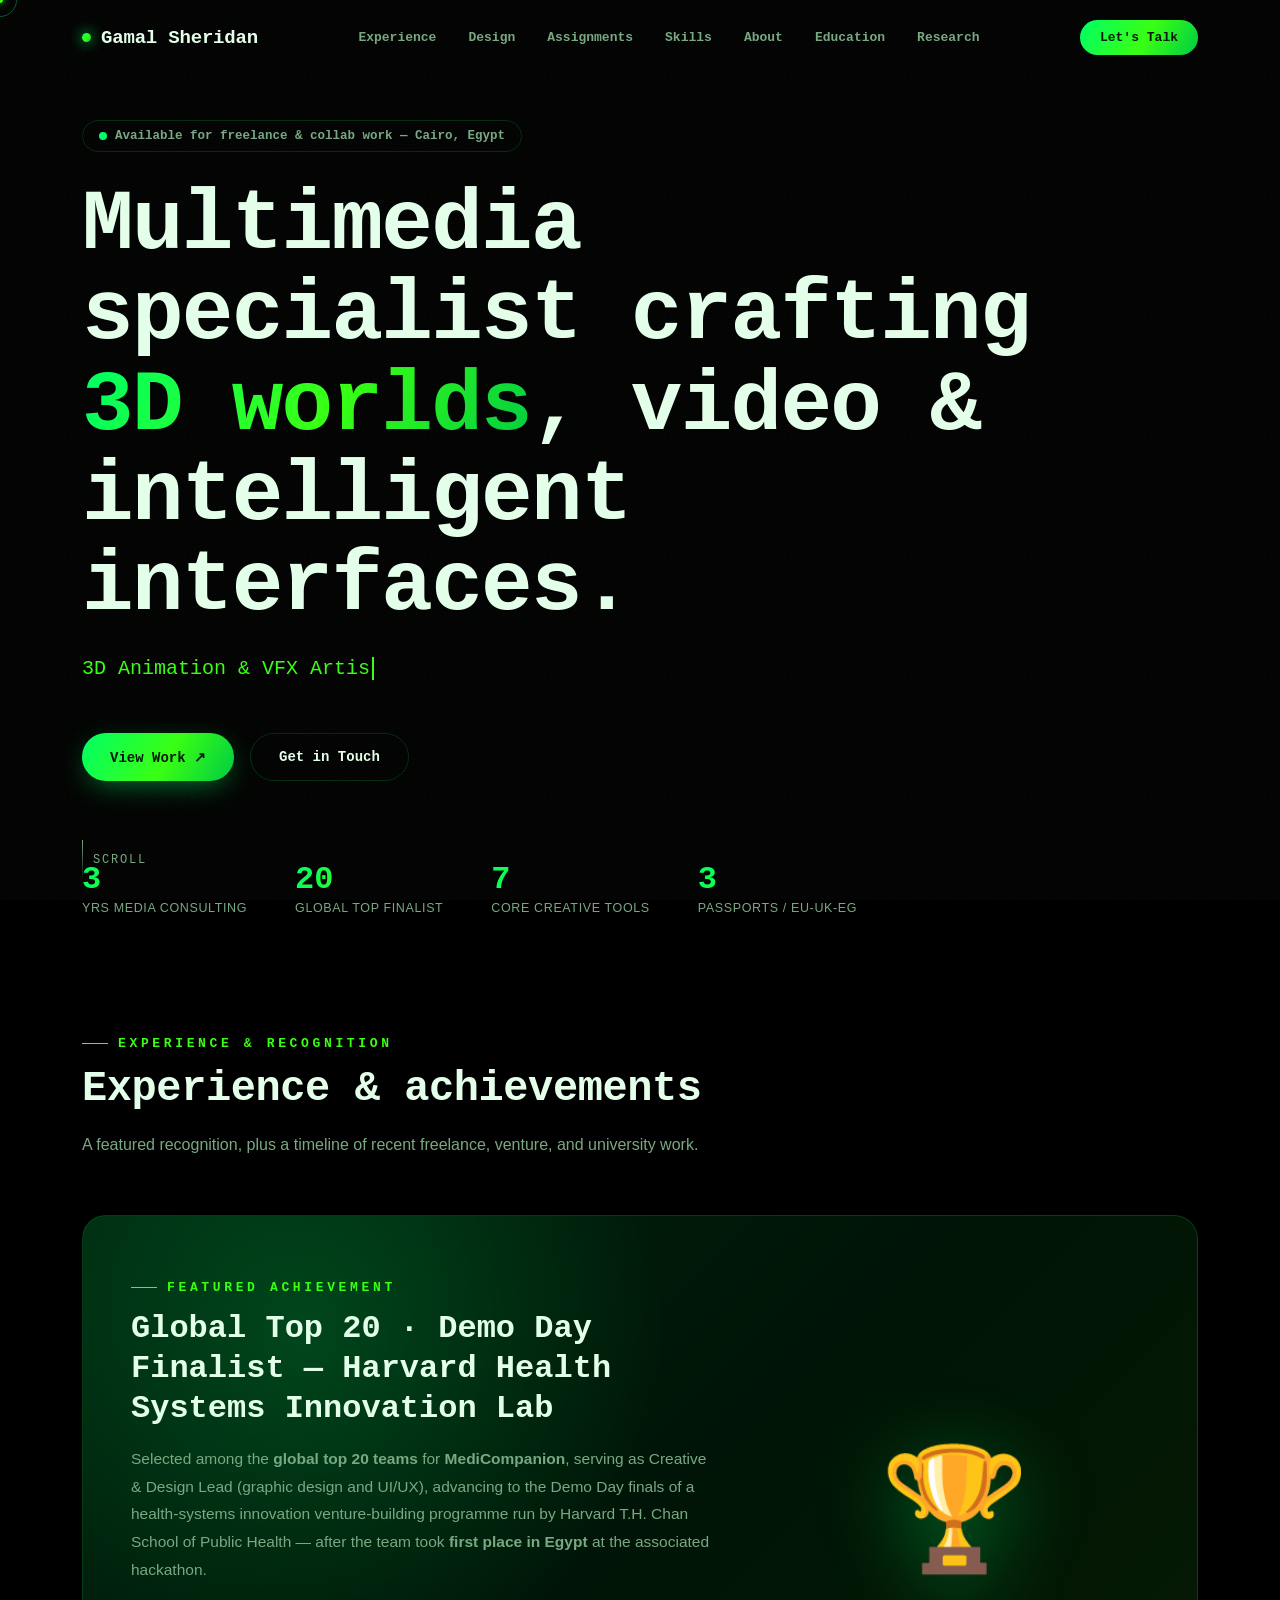
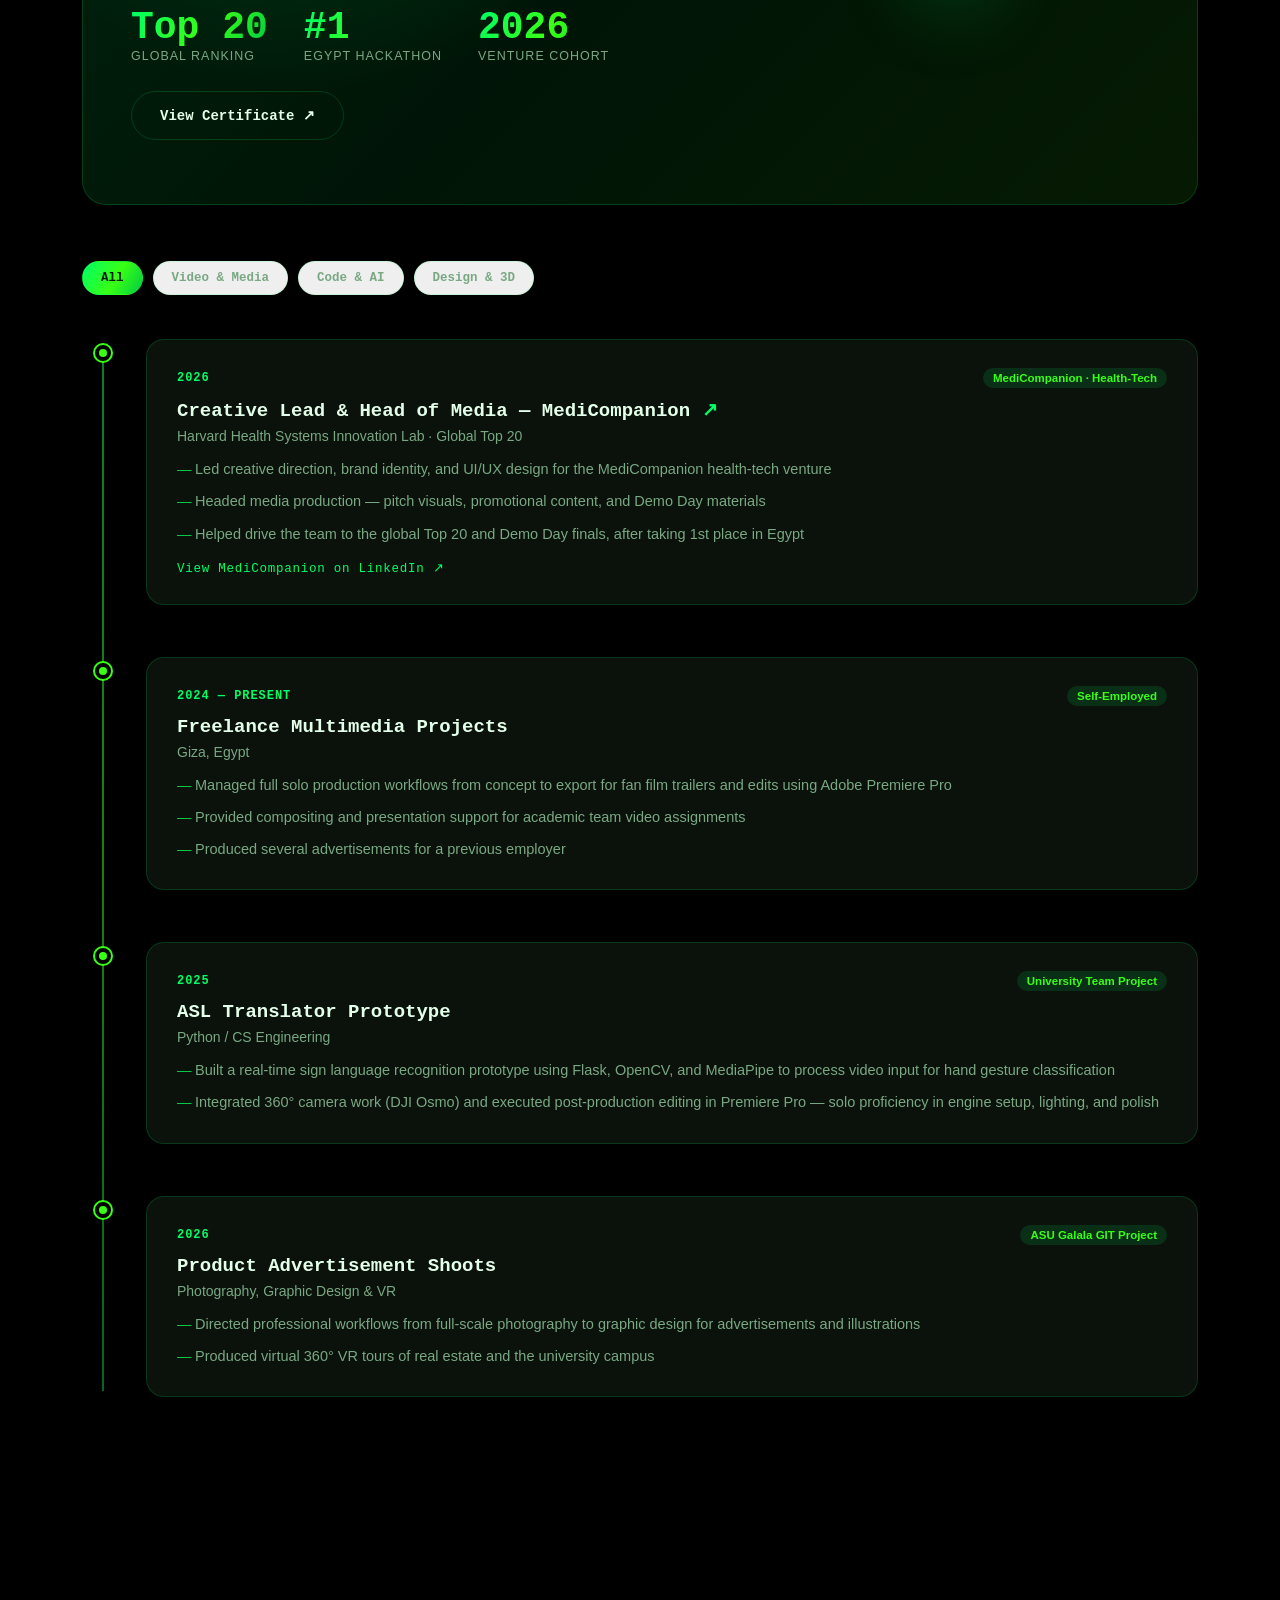
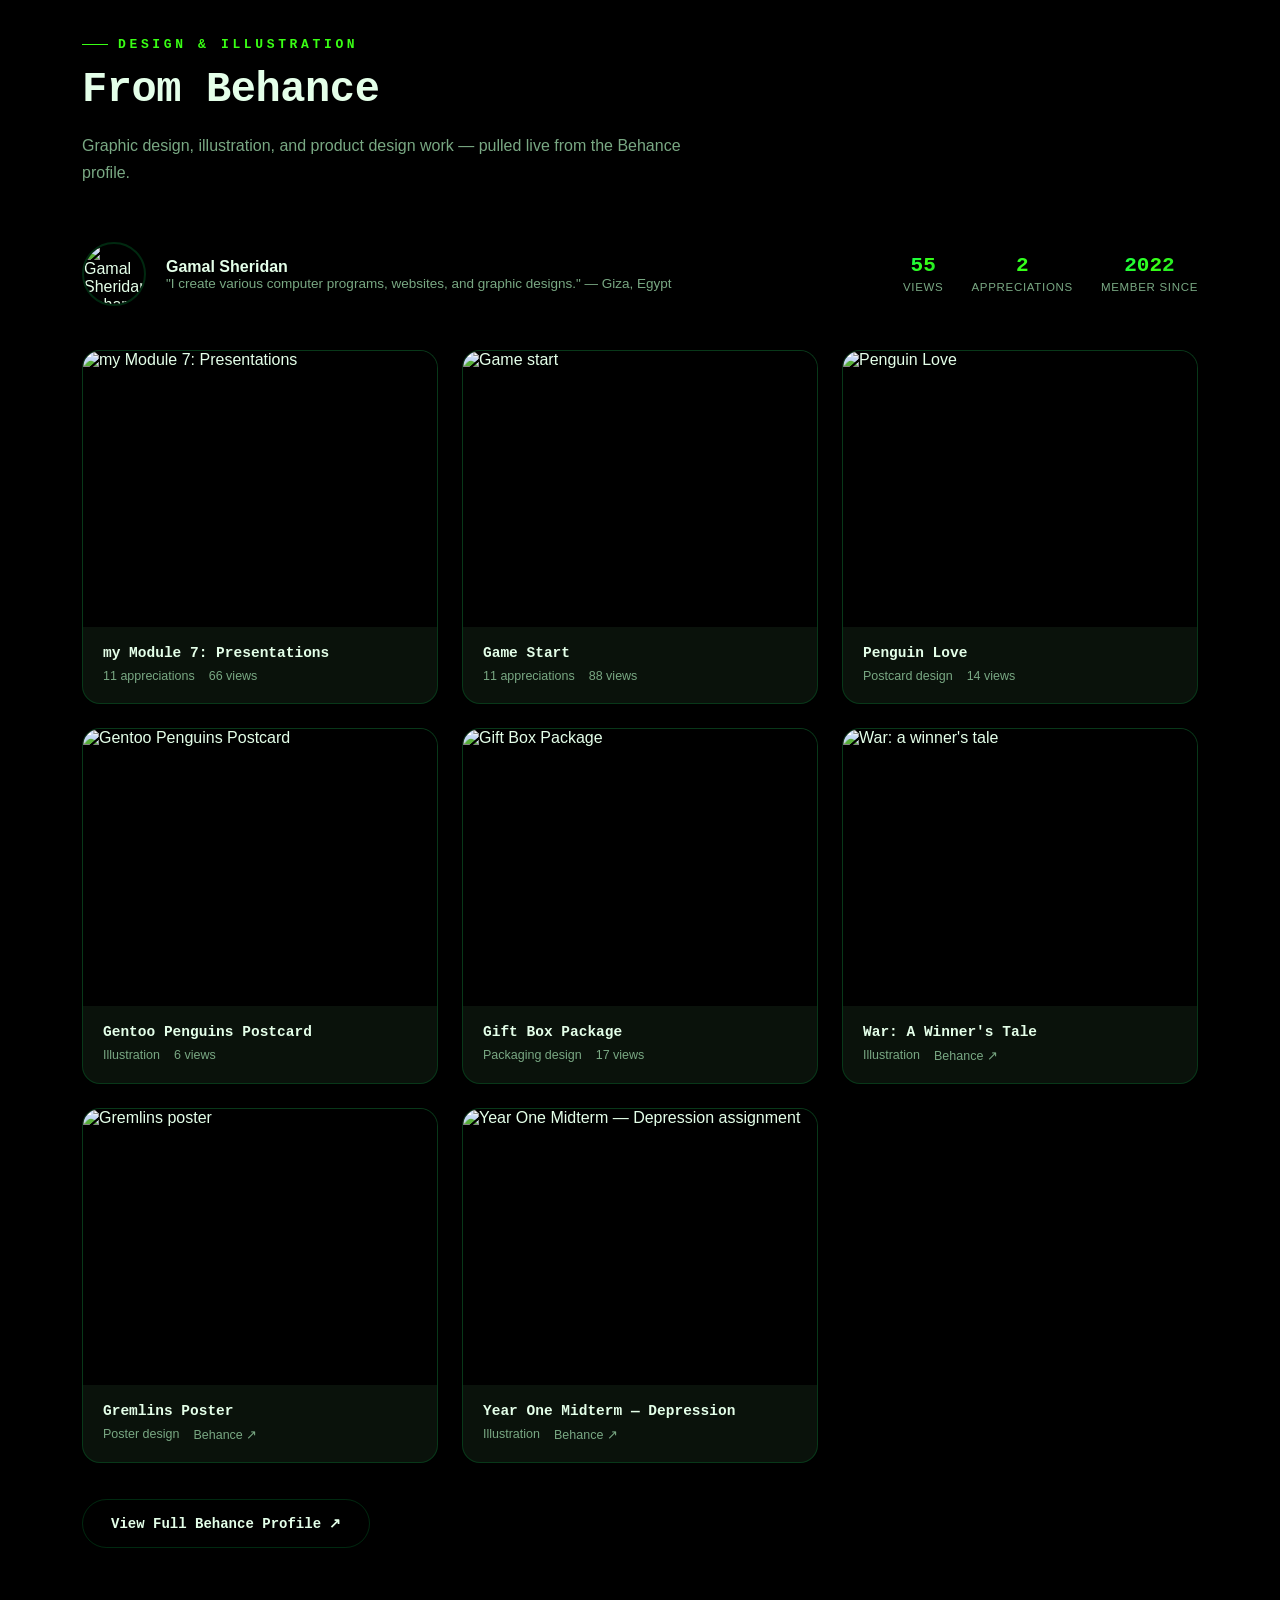
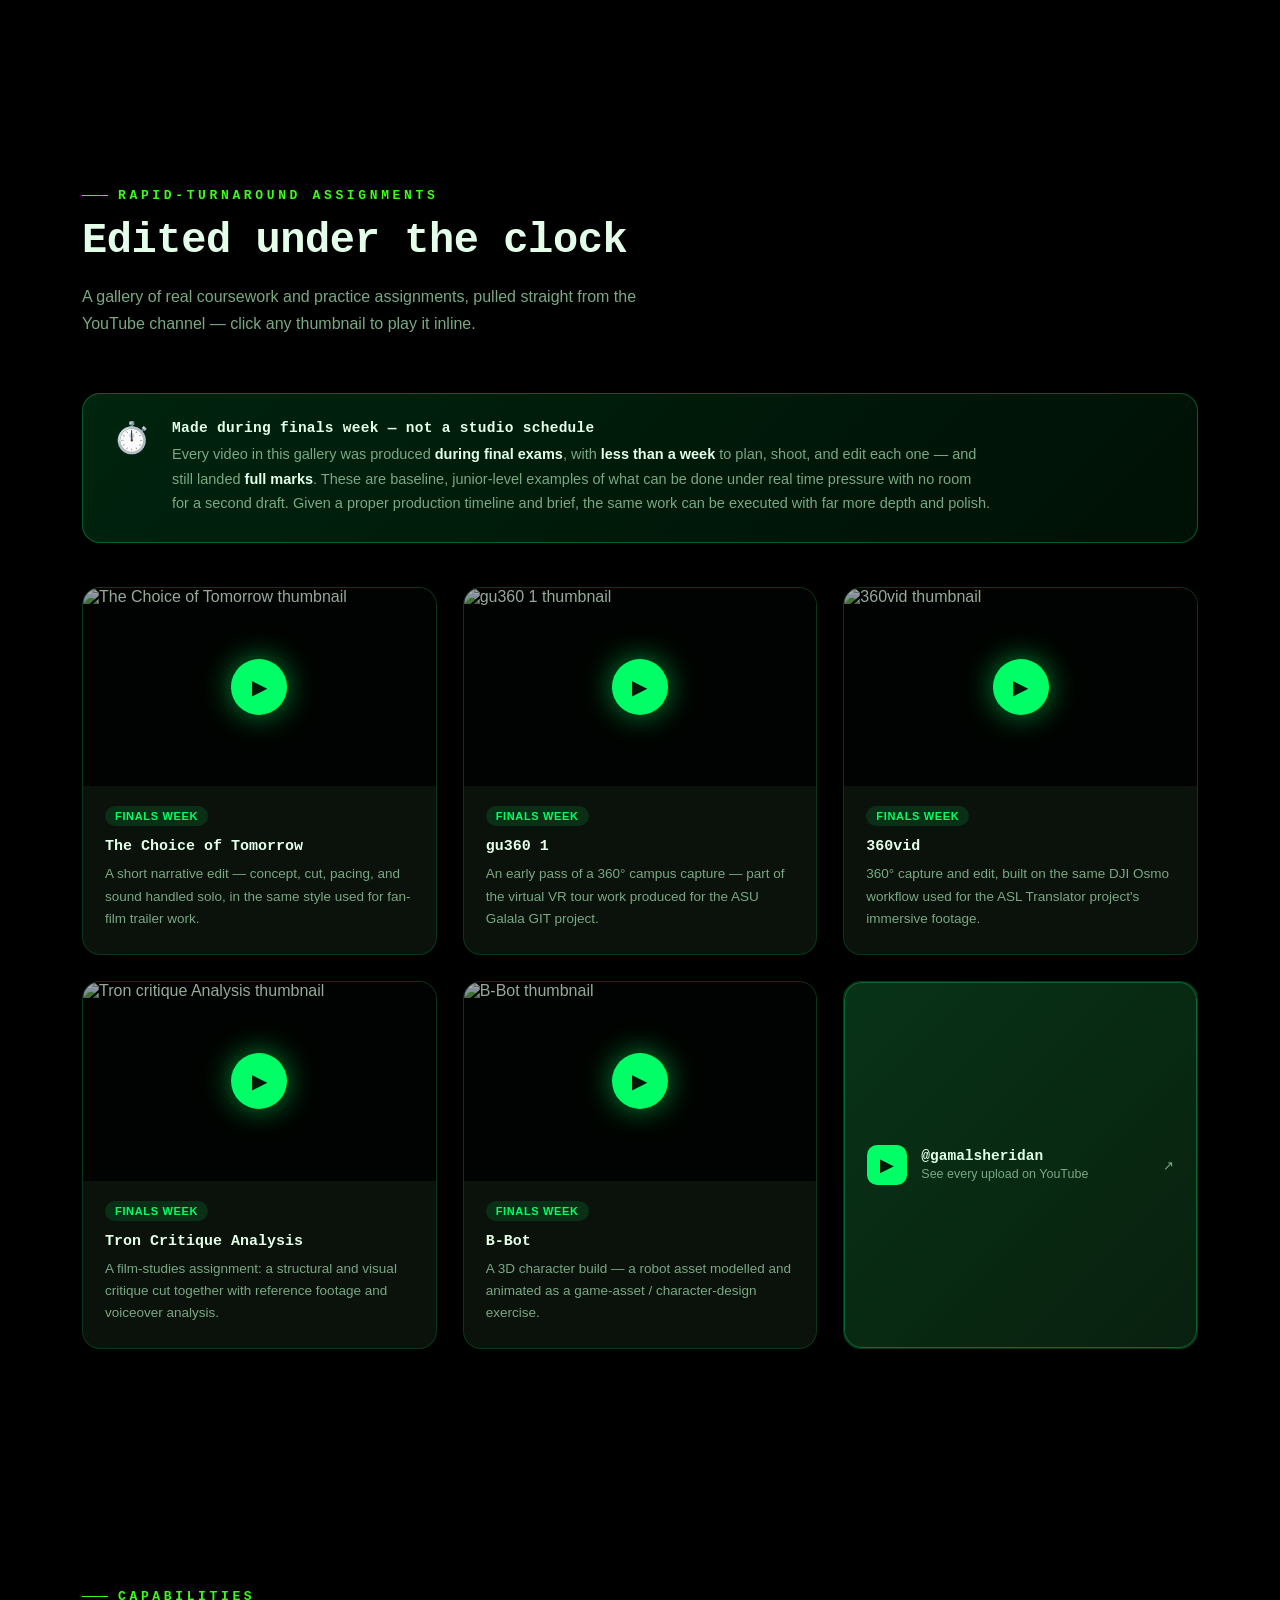
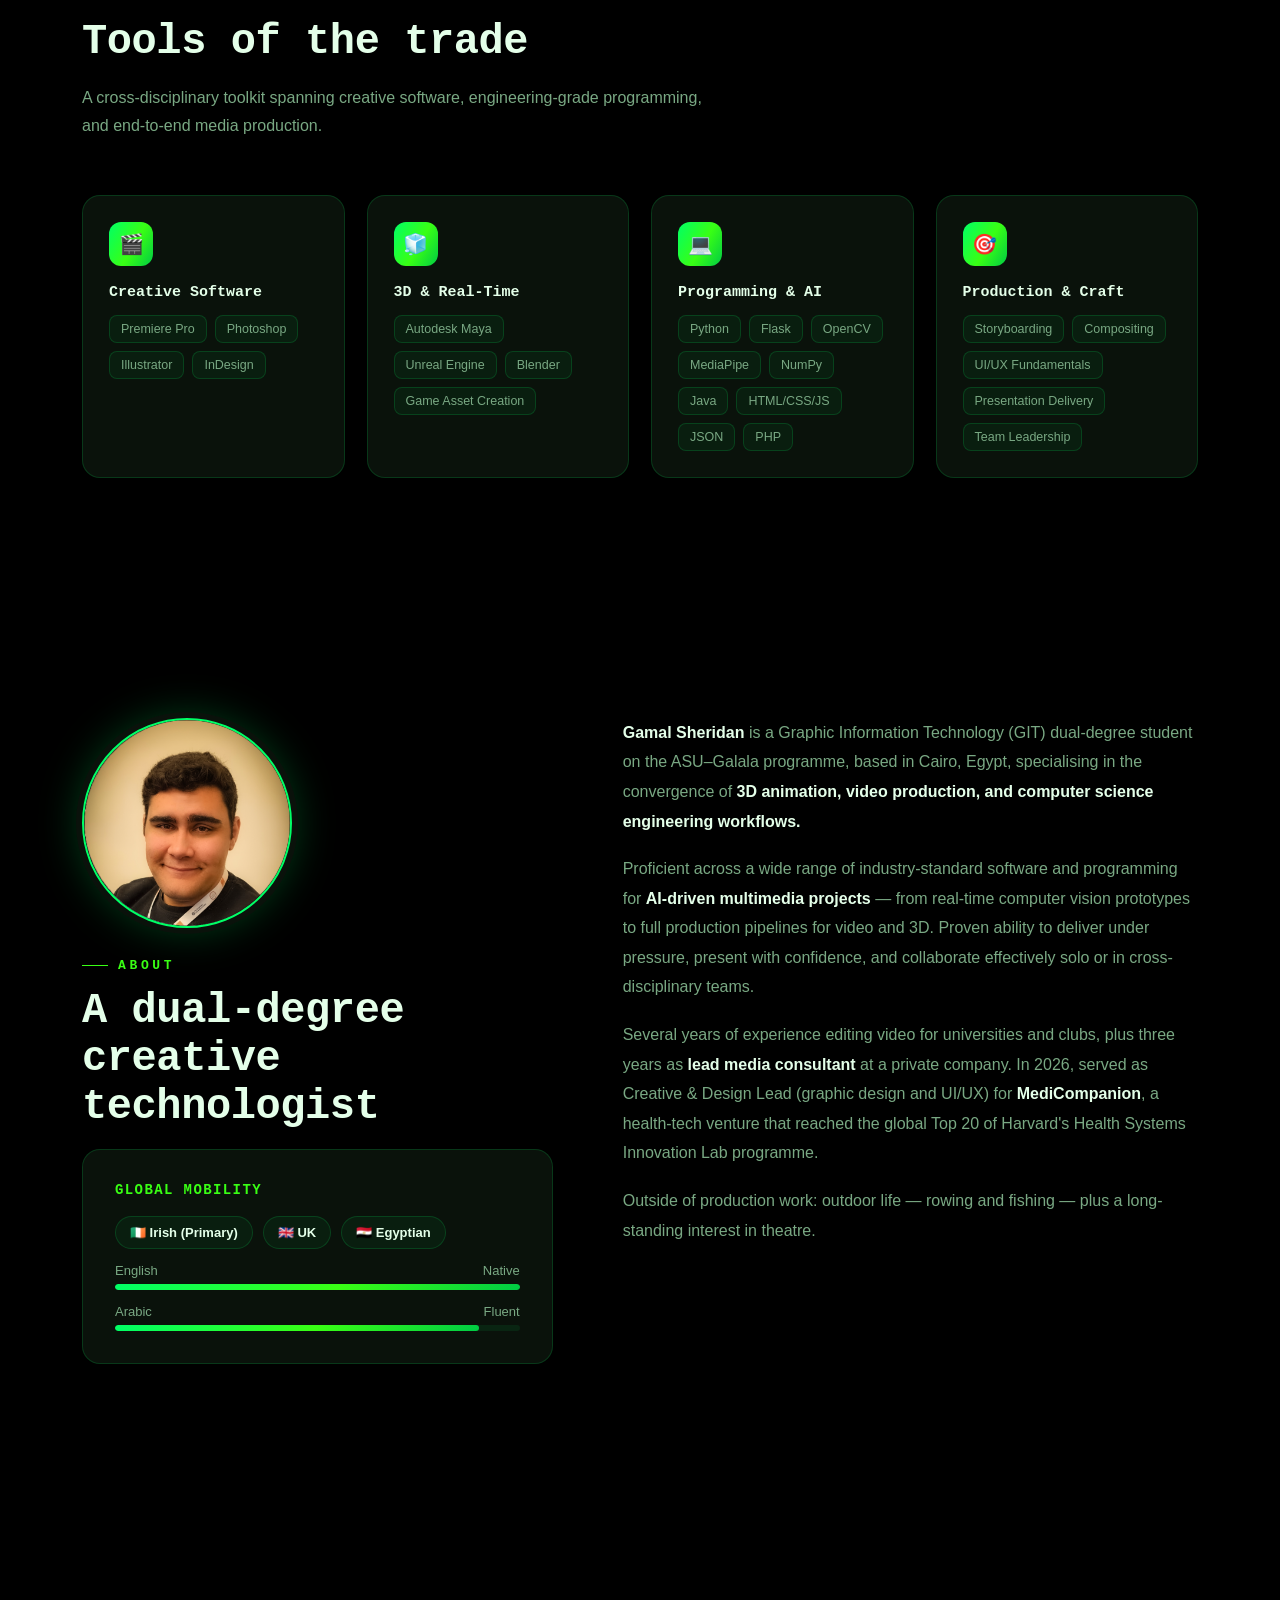
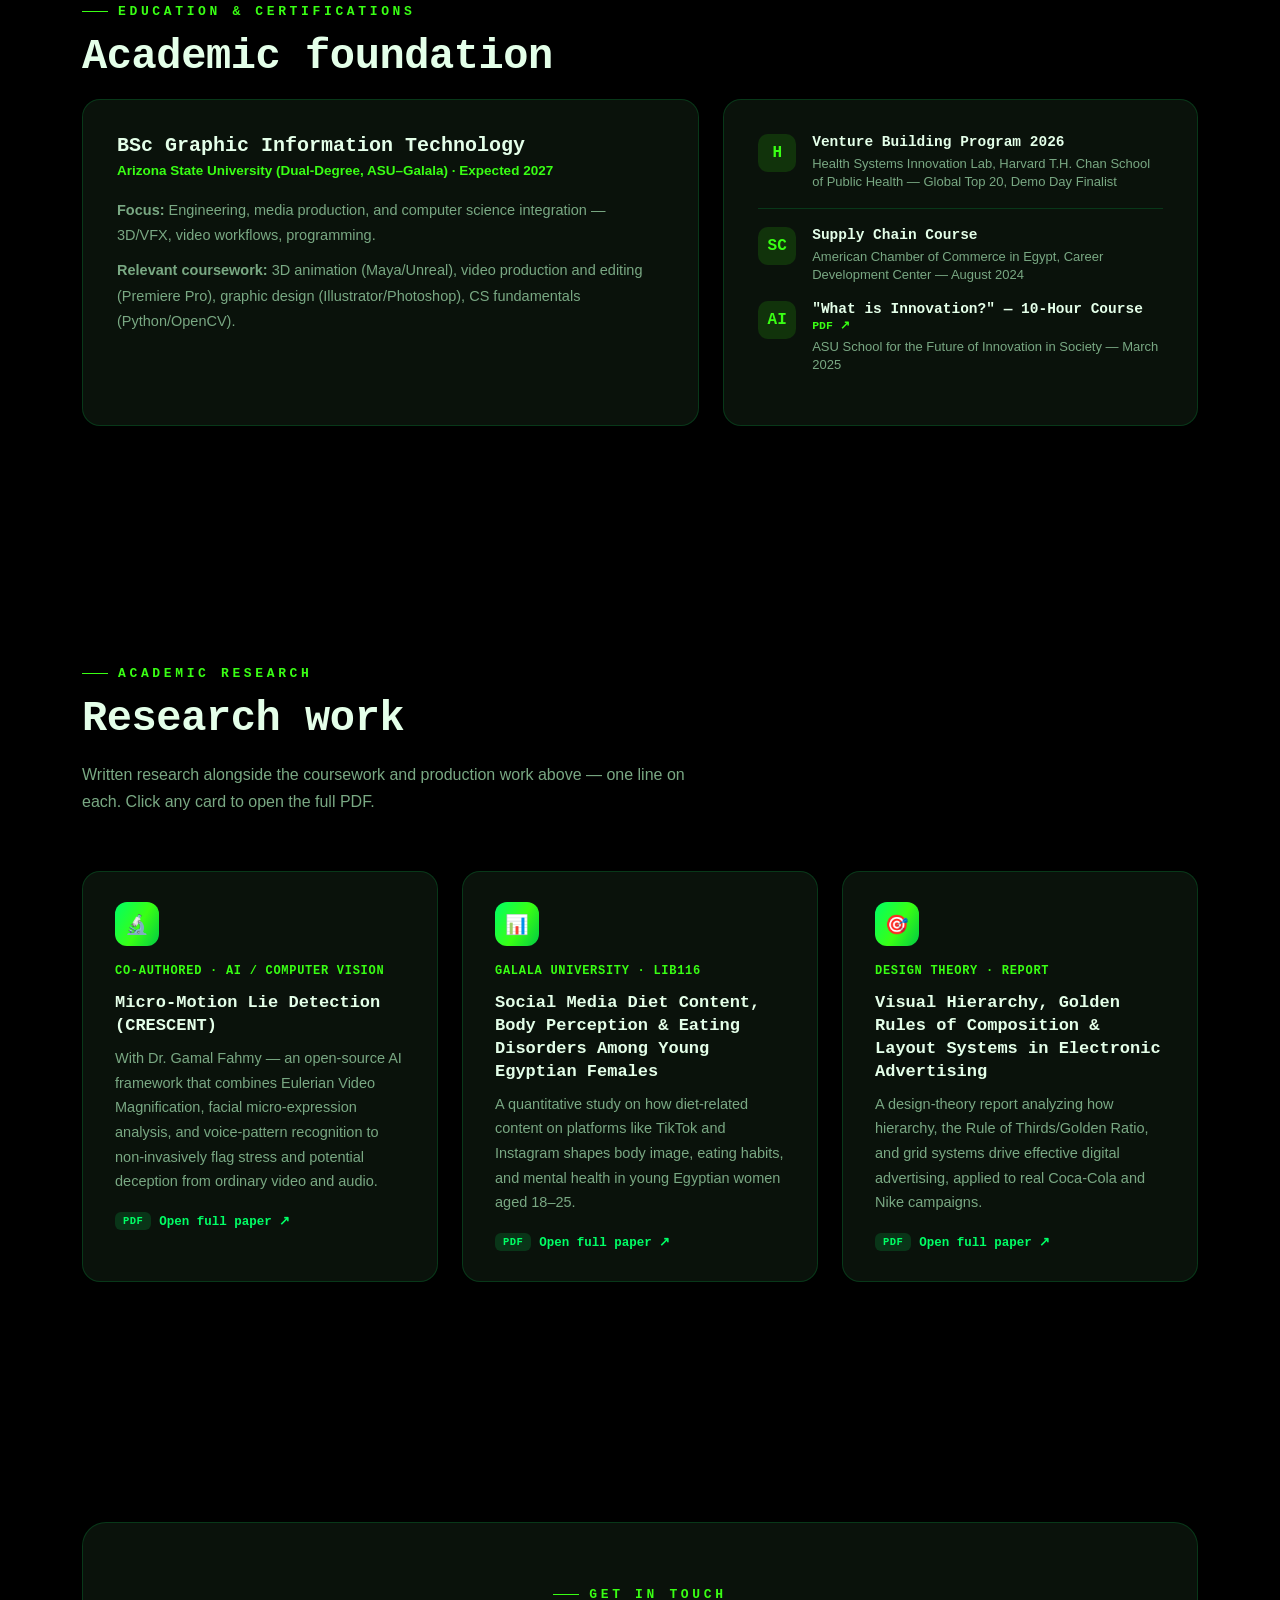
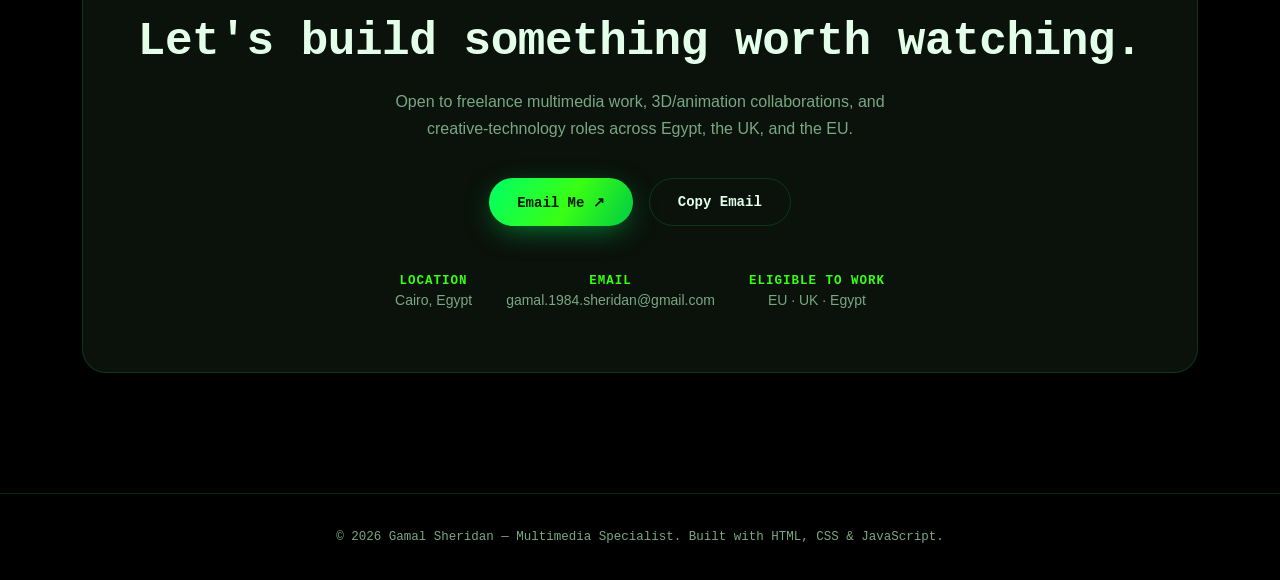
==== index.html @ 39bfee42 "Add files via upload" ====
<!DOCTYPE html>
<html lang="en">
<head>
<meta charset="UTF-8">
<meta name="viewport" content="width=device-width, initial-scale=1.0">
<title>Gamal Sheridan — Multimedia Specialist &amp; Creative Technologist</title>
<meta name="description" content="Portfolio of Gamal Sheridan — 3D animation, video production, and AI-driven multimedia. Cairo, Egypt.">
<link rel="icon" type="image/png" href="files/PFP-favicon.png">
<link rel="apple-touch-icon" href="files/PFP-favicon.png">
<style>
/* ============ RESET & BASE ============ */
* { margin:0; padding:0; box-sizing:border-box; }
:root{
  --bg:#000000;
  --bg-alt:#050a06;
  --panel:#0a120b;
  --line:rgba(0,255,102,0.16);
  --text:#e4ffe9;
  --muted:#79a883;
  --accent:#00ff66;
  --accent2:#39ff14;
  --accent3:#00cc44;
  --grad: linear-gradient(120deg, var(--accent), var(--accent2) 55%, var(--accent3));
  --mono: 'Courier New', Consolas, 'Fira Code', monospace;
  --radius: 18px;
  --maxw: 1180px;
}
html{scroll-behavior:auto;}
body{
  background:var(--bg);
  color:var(--text);
  font-family: 'Segoe UI', -apple-system, BlinkMacSystemFont, Arial, sans-serif;
  overflow-x:hidden;
  cursor:none;
}
@media (max-width: 900px){ body{ cursor:auto; } }
img,svg{display:block;max-width:100%;}
a{color:inherit;text-decoration:none;}
ul{list-style:none;}
::selection{ background:var(--accent); color:#001a08; }

/* ============ CUSTOM CURSOR ============ */
.cursor-dot, .cursor-ring{
  position:fixed; top:0; left:0; pointer-events:none; z-index:9999;
  border-radius:50%;
  transform:translate(-50%,-50%);
  will-change:transform;
}
.cursor-dot{ width:6px; height:6px; background:var(--accent2); box-shadow:0 0 8px var(--accent2); }
.cursor-ring{ width:34px; height:34px; border:1px solid rgba(0,255,102,0.35); transition: width .2s, height .2s, border-color .2s, background .2s; }
.cursor-ring.hover{ width:56px; height:56px; background:rgba(0,255,102,0.12); border-color:var(--accent); }
@media (max-width: 900px){ .cursor-dot,.cursor-ring{ display:none; } }

/* ============ BACKGROUND CANVAS ============ */
#bg-canvas{ position:fixed; inset:0; width:100%; height:100%; z-index:0; opacity:0.16; }
.scanlines{ position:fixed; inset:0; z-index:1; pointer-events:none; opacity:0.5;
  background:repeating-linear-gradient(to bottom, rgba(0,255,102,0.025) 0px, rgba(0,255,102,0.025) 1px, transparent 2px, transparent 3px); }
.grain{ position:fixed; inset:0; z-index:1; pointer-events:none; opacity:0.04;
  background-image:url("data:image/svg+xml,%3Csvg xmlns='http://www.w3.org/2000/svg' width='120' height='120'%3E%3Cfilter id='n'%3E%3CfeTurbulence type='fractalNoise' baseFrequency='0.9' numOctaves='2' stitchTiles='stitch'/%3E%3C/filter%3E%3Crect width='100%25' height='100%25' filter='url(%23n)'/%3E%3C/svg%3E");
}

/* ============ LAYOUT HELPERS ============ */
.wrap{ max-width:var(--maxw); margin:0 auto; padding:0 32px; position:relative; z-index:2; }
section{ position:relative; z-index:2; padding:120px 0; }
.eyebrow{ font-family:var(--mono); font-size:13px; letter-spacing:.28em; text-transform:uppercase; color:var(--accent2); font-weight:700; margin-bottom:14px; display:flex; align-items:center; gap:10px; }
.eyebrow::before{ content:""; width:26px; height:1px; background:var(--accent2); display:inline-block; }
h2.section-title{ font-family:var(--mono); font-size:clamp(26px,4vw,42px); font-weight:800; letter-spacing:-0.01em; margin-bottom:18px; }
.section-sub{ color:var(--muted); max-width:620px; font-size:16px; line-height:1.7; margin-bottom:56px; }
.reveal{ opacity:0; transform:translateY(36px); transition:opacity .8s ease, transform .8s cubic-bezier(.16,.84,.44,1); }
.reveal.in{ opacity:1; transform:translateY(0); }

/* ============ NAV ============ */
header{
  position:fixed; top:0; left:0; right:0; z-index:100;
  padding:20px 0;
  transition: background .35s ease, padding .35s ease, border-color .35s ease;
  border-bottom:1px solid transparent;
}
header.scrolled{ background:rgba(0,3,1,0.86); backdrop-filter: blur(14px); padding:14px 0; border-color:var(--line); }
nav{ display:flex; align-items:center; justify-content:space-between; max-width:var(--maxw); margin:0 auto; padding:0 32px; }
.logo{ font-family:var(--mono); font-weight:800; font-size:19px; letter-spacing:-0.01em; display:flex; align-items:center; gap:10px; }
.logo .dot{ width:9px; height:9px; border-radius:50%; background:var(--grad); box-shadow:0 0 14px var(--accent); }
.nav-links{ display:flex; gap:32px; font-family:var(--mono); font-size:13px; font-weight:600; color:var(--muted); }
.nav-links a{ position:relative; padding:4px 0; transition:color .25s ease; }
.nav-links a::after{ content:""; position:absolute; left:0; bottom:-4px; width:0; height:2px; background:var(--grad); transition:width .3s ease; }
.nav-links a:hover{ color:var(--text); }
.nav-links a:hover::after{ width:100%; }
.nav-cta{ font-family:var(--mono); font-size:13px; font-weight:700; padding:10px 20px; border-radius:100px; background:var(--grad); color:#001a08; }
.burger{ display:none; flex-direction:column; gap:5px; cursor:pointer; }
.burger span{ width:24px; height:2px; background:var(--text); }
@media (max-width:900px){
  .nav-links, .nav-cta{ display:none; }
  .burger{ display:flex; }
}

/* mobile menu */
.mobile-menu{ position:fixed; inset:0; background:rgba(0,3,1,0.98); z-index:99; display:flex; flex-direction:column; align-items:center; justify-content:center; gap:26px; font-family:var(--mono); font-size:22px; font-weight:700;
  opacity:0; pointer-events:none; transition:opacity .3s ease; }
.mobile-menu.open{ opacity:1; pointer-events:auto; }

/* ============ HERO ============ */
.hero{ min-height:100vh; display:flex; flex-direction:column; justify-content:center; padding-top:120px; }
.hero-tag{ display:inline-flex; align-items:center; gap:8px; font-family:var(--mono); font-size:12.5px; font-weight:600; color:var(--muted); border:1px solid var(--line); padding:8px 16px; border-radius:100px; margin-bottom:28px; width:fit-content; }
.hero-tag .pulse{ width:8px; height:8px; border-radius:50%; background:var(--accent); box-shadow:0 0 0 rgba(0,255,102,.5); animation:pulse 2s infinite; }
@keyframes pulse{ 0%{box-shadow:0 0 0 0 rgba(0,255,102,.5);} 70%{box-shadow:0 0 0 10px rgba(0,255,102,0);} 100%{box-shadow:0 0 0 0 rgba(0,255,102,0);} }
.hero h1{ font-family:var(--mono); font-size:clamp(38px,7.4vw,86px); font-weight:800; line-height:1.05; letter-spacing:-0.02em; max-width:980px; }
.hero h1 .grad{ background:var(--grad); -webkit-background-clip:text; background-clip:text; color:transparent; }
.hero-role{ margin-top:26px; font-family:var(--mono); font-size:clamp(15px,2vw,20px); color:var(--accent2); font-weight:500; max-width:640px; min-height:32px; }
.hero-role .cursor-blink{ display:inline-block; width:2px; background:var(--accent2); margin-left:2px; animation:blink 1s step-start infinite; }
@keyframes blink{ 50%{ opacity:0; } }
.hero-actions{ display:flex; gap:16px; margin-top:44px; flex-wrap:wrap; }
.btn{ display:inline-flex; align-items:center; gap:10px; padding:15px 28px; border-radius:100px; font-family:var(--mono); font-weight:700; font-size:14px; transition:transform .25s ease, box-shadow .25s ease; }
.btn-primary{ background:var(--grad); color:#001a08; box-shadow:0 8px 30px -8px rgba(0,255,102,0.55); }
.btn-primary:hover{ transform:translateY(-3px); box-shadow:0 14px 40px -10px rgba(0,255,102,0.7); }
.btn-ghost{ border:1px solid var(--line); color:var(--text); }
.btn-ghost:hover{ border-color:var(--accent2); background:rgba(0,255,102,0.08); transform:translateY(-3px); }
.hero-stats{ display:flex; gap:48px; margin-top:80px; flex-wrap:wrap; }
.stat b{ display:block; font-family:var(--mono); font-size:32px; font-weight:800; background:var(--grad); -webkit-background-clip:text; background-clip:text; color:transparent; }
.stat span{ font-size:12.5px; color:var(--muted); letter-spacing:.05em; text-transform:uppercase; }
.scroll-cue{ position:absolute; bottom:36px; left:32px; display:flex; align-items:center; gap:10px; font-family:var(--mono); font-size:12px; color:var(--muted); letter-spacing:.15em; text-transform:uppercase; }
.scroll-cue .line{ width:1px; height:40px; background:linear-gradient(var(--muted), transparent); position:relative; overflow:hidden; }
.scroll-cue .line::after{ content:""; position:absolute; top:-40px; left:0; width:100%; height:40px; background:linear-gradient(var(--accent2), transparent); animation:scrolldown 1.8s infinite; }
@keyframes scrolldown{ to{ top:40px; } }

/* ============ ABOUT ============ */
.about-portrait{ width:210px; aspect-ratio:1/1; border-radius:50%; overflow:hidden; margin-bottom:30px; border:2px solid var(--accent); box-shadow:0 0 0 6px var(--panel), 0 0 44px rgba(0,255,102,0.28); transition:box-shadow .4s ease, transform .4s ease; }
.about-portrait:hover{ transform:translateY(-4px); box-shadow:0 0 0 6px var(--panel), 0 0 60px rgba(0,255,102,0.45); }
.about-portrait img{ width:100%; height:100%; object-fit:cover; display:block; }
.about-grid{ display:grid; grid-template-columns: 0.9fr 1.1fr; gap:70px; align-items:start; }
@media (max-width:900px){ .about-grid{ grid-template-columns:1fr; gap:40px; } }
.about-card{ background:var(--panel); border:1px solid var(--line); border-radius:var(--radius); padding:32px; }
.about-card h3{ font-family:var(--mono); font-size:14px; text-transform:uppercase; letter-spacing:.1em; color:var(--accent2); margin-bottom:18px; }
.flag-row{ display:flex; gap:10px; flex-wrap:wrap; margin-top:18px; }
.flag-chip{ font-size:13px; font-weight:600; padding:8px 14px; border-radius:100px; background:rgba(0,255,102,0.05); border:1px solid var(--line); }
.about-body p{ color:var(--muted); line-height:1.85; font-size:16px; margin-bottom:18px; }
.about-body p strong{ color:var(--text); }
.lang-bars{ margin-top:14px; display:flex; flex-direction:column; gap:14px; }
.lang-bar-label{ display:flex; justify-content:space-between; font-size:13px; margin-bottom:6px; color:var(--muted); }
.lang-track{ height:6px; border-radius:6px; background:rgba(0,255,102,0.08); overflow:hidden; }
.lang-fill{ height:100%; border-radius:6px; background:var(--grad); width:0%; transition:width 1.4s cubic-bezier(.16,.84,.44,1); }

/* ============ SKILLS ============ */
.skills-grid{ display:grid; grid-template-columns:repeat(4,1fr); gap:22px; }
@media (max-width:1000px){ .skills-grid{ grid-template-columns:repeat(2,1fr); } }
@media (max-width:600px){ .skills-grid{ grid-template-columns:1fr; } }
.skill-card{ background:var(--panel); border:1px solid var(--line); border-radius:var(--radius); padding:26px; transition:transform .3s ease, border-color .3s ease; }
.skill-card:hover{ transform:translateY(-6px); border-color:rgba(0,255,102,0.45); }
.skill-card .icon{ width:44px; height:44px; border-radius:12px; background:var(--grad); display:flex; align-items:center; justify-content:center; font-size:20px; margin-bottom:18px; }
.skill-card h4{ font-family:var(--mono); font-size:15px; margin-bottom:14px; }
.tag-list{ display:flex; flex-wrap:wrap; gap:8px; }
.tag{ font-size:12.5px; padding:6px 11px; border-radius:8px; background:rgba(0,255,102,0.05); color:var(--muted); border:1px solid var(--line); }

/* ============ TIMELINE / PROJECTS ============ */
.filters{ display:flex; gap:10px; flex-wrap:wrap; margin-bottom:44px; }
.filter-btn{ padding:9px 18px; border-radius:100px; border:1px solid var(--line); font-family:var(--mono); font-size:12.5px; font-weight:600; color:var(--muted); transition:all .25s ease; }
.filter-btn.active, .filter-btn:hover{ color:#001a08; background:var(--grad); border-color:transparent; }
.timeline{ position:relative; }
.timeline::before{ content:""; position:absolute; left:20px; top:6px; bottom:6px; width:2px; background:linear-gradient(var(--accent), var(--accent2), var(--accent3)); opacity:.5; }
.t-item{ position:relative; padding-left:64px; margin-bottom:52px; }
.t-item:last-child{ margin-bottom:0; }
.t-dot{ position:absolute; left:11px; top:4px; width:20px; height:20px; border-radius:50%; background:var(--bg); border:2px solid var(--accent2); display:flex; align-items:center; justify-content:center; }
.t-dot::after{ content:""; width:8px; height:8px; border-radius:50%; background:var(--accent2); }
.t-card{ background:var(--panel); border:1px solid var(--line); border-radius:var(--radius); padding:28px 30px; }
.t-meta{ display:flex; justify-content:space-between; flex-wrap:wrap; gap:10px; margin-bottom:10px; align-items:center; }
.t-date{ font-family:var(--mono); font-size:12px; font-weight:700; letter-spacing:.08em; text-transform:uppercase; color:var(--accent); }
.t-badge{ font-size:11.5px; padding:4px 10px; border-radius:100px; background:rgba(0,255,102,0.12); color:var(--accent2); font-weight:700; }
.t-card h3{ font-family:var(--mono); font-size:19px; margin-bottom:6px; }
.t-card .t-place{ color:var(--muted); font-size:14px; margin-bottom:14px; }
.t-card ul{ display:flex; flex-direction:column; gap:9px; }
.t-card li{ color:var(--muted); font-size:14.5px; line-height:1.6; padding-left:18px; position:relative; }
.t-card li::before{ content:"—"; position:absolute; left:0; color:var(--accent3); }
.t-item[data-cat]{ transition:opacity .35s ease, transform .35s ease; }
.t-item.hide{ display:none; }

/* ============ BEHANCE / DESIGN GALLERY ============ */
.be-intro{ display:flex; align-items:center; gap:20px; margin-bottom:44px; flex-wrap:wrap; }
.be-avatar{ width:64px; height:64px; border-radius:50%; object-fit:cover; border:2px solid var(--line); }
.be-stats{ display:flex; gap:28px; margin-left:auto; flex-wrap:wrap; }
.be-stats div{ text-align:center; }
.be-stats b{ display:block; font-family:var(--mono); font-size:21px; font-weight:800; background:var(--grad); -webkit-background-clip:text; background-clip:text; color:transparent; }
.be-stats span{ font-size:11.5px; color:var(--muted); text-transform:uppercase; letter-spacing:.06em; }
.be-gallery{ display:grid; grid-template-columns:repeat(3,1fr); gap:24px; }
@media (max-width:1000px){ .be-gallery{ grid-template-columns:repeat(2,1fr); } }
@media (max-width:640px){ .be-gallery{ grid-template-columns:1fr; } }
.be-card{ position:relative; border-radius:var(--radius); overflow:hidden; border:1px solid var(--line); background:var(--panel); display:block; transition:transform .3s ease, border-color .3s ease; }
.be-card:hover{ transform:translateY(-6px); border-color:rgba(57,255,20,0.45); }
.be-img-wrap{ position:relative; padding-top:78%; height:0; overflow:hidden; background:#000; }
.be-img-wrap img{ position:absolute; inset:0; width:100%; height:100%; object-fit:cover; transition:transform .4s ease; }
.be-card:hover .be-img-wrap img{ transform:scale(1.06); }
.be-info{ padding:18px 20px 20px; }
.be-info h4{ font-family:var(--mono); font-size:14.5px; margin-bottom:8px; }
.be-meta{ display:flex; gap:14px; font-size:12.5px; color:var(--muted); }
.be-cta{ display:inline-flex; align-items:center; gap:10px; margin-top:36px; }

/* ============ YOUTUBE ASSIGNMENTS ============ */
.pressure-banner{ display:flex; gap:22px; align-items:flex-start; background:linear-gradient(135deg, rgba(0,255,102,0.14), rgba(0,204,68,0.08)); border:1px solid rgba(0,255,102,0.3); border-radius:var(--radius); padding:26px 30px; margin-bottom:44px; }
.pressure-banner .pb-icon{ font-size:30px; flex:0 0 auto; }
.pressure-banner h4{ font-family:var(--mono); font-size:14.5px; margin-bottom:6px; letter-spacing:.02em; }
.pressure-banner p{ color:var(--muted); font-size:14.5px; line-height:1.7; max-width:820px; }
.pressure-banner strong{ color:var(--text); }
.yt-gallery{ display:grid; grid-template-columns:repeat(3, 1fr); gap:26px; }
@media (max-width:1000px){ .yt-gallery{ grid-template-columns:repeat(2,1fr); } }
@media (max-width:640px){ .yt-gallery{ grid-template-columns:1fr; } }
.yt-card{ background:var(--panel); border:1px solid var(--line); border-radius:var(--radius); overflow:hidden; transition:transform .3s ease, border-color .3s ease; }
.yt-card:hover{ transform:translateY(-6px); border-color:rgba(0,255,102,0.45); }
.yt-thumb{ position:relative; padding-top:56.25%; height:0; overflow:hidden; background:#000; cursor:pointer; }
.yt-thumb img{ position:absolute; inset:0; width:100%; height:100%; object-fit:cover; transition:transform .4s ease; filter:saturate(0.9); }
.yt-thumb:hover img{ transform:scale(1.06); }
.yt-thumb .play{ position:absolute; inset:0; display:flex; align-items:center; justify-content:center; background:rgba(0,10,4,0.35); }
.yt-thumb .play span{ width:56px; height:56px; border-radius:50%; background:var(--accent); display:flex; align-items:center; justify-content:center; font-size:20px; color:#001a08; box-shadow:0 0 30px rgba(0,255,102,0.55); }
.yt-thumb iframe{ position:absolute; inset:0; width:100%; height:100%; border:0; }
.yt-body{ padding:20px 22px 24px; }
.yt-body .yt-badge{ display:inline-block; font-size:11px; font-weight:700; letter-spacing:.06em; text-transform:uppercase; color:var(--accent); background:rgba(0,255,102,0.12); padding:4px 10px; border-radius:100px; margin-bottom:12px; }
.yt-body h4{ font-family:var(--mono); font-size:15px; margin-bottom:8px; }
.yt-body p{ color:var(--muted); font-size:13.5px; line-height:1.65; }
.yt-chan-btn{ display:flex; align-items:center; justify-content:space-between; gap:10px; background:linear-gradient(135deg, rgba(0,255,102,0.14), rgba(0,204,68,0.08)); border:1px solid rgba(0,255,102,0.3); border-radius:var(--radius); padding:20px 22px; transition:transform .25s ease, border-color .25s ease; max-width:420px; }
.yt-chan-btn:hover{ transform:translateY(-4px); border-color:var(--accent); }
.yt-chan-btn .yt-icon{ width:40px; height:40px; border-radius:10px; background:var(--accent); color:#001a08; display:flex; align-items:center; justify-content:center; font-size:18px; flex:0 0 40px; }
.yt-chan-btn strong{ display:block; font-family:var(--mono); font-size:14.5px; }
.yt-chan-btn span{ font-size:12.5px; color:var(--muted); }

/* ============ ACHIEVEMENT SPOTLIGHT ============ */
.spotlight{ position:relative; border-radius:24px; overflow:hidden; padding:64px 48px; background:linear-gradient(135deg, rgba(0,255,102,0.14), rgba(0,204,68,0.10) 50%, rgba(57,255,20,0.10)); border:1px solid var(--line); }
.spotlight::before{ content:""; position:absolute; inset:0; background:radial-gradient(600px circle at 20% 20%, rgba(0,255,102,0.18), transparent 60%); pointer-events:none; }
.spotlight-grid{ display:grid; grid-template-columns:1.2fr 0.8fr; gap:50px; position:relative; z-index:2; align-items:center; }
@media (max-width:900px){ .spotlight-grid{ grid-template-columns:1fr; } }
.spotlight h3{ font-family:var(--mono); font-size:clamp(22px,3vw,32px); font-weight:800; margin-bottom:16px; line-height:1.25; }
.spotlight p{ color:var(--muted); line-height:1.8; margin-bottom:22px; font-size:15.5px; }
.spotlight-stats{ display:flex; gap:36px; flex-wrap:wrap; }
.spot-num{ font-family:var(--mono); font-size:38px; font-weight:800; background:var(--grad); -webkit-background-clip:text; background-clip:text; color:transparent; }
.spot-label{ font-size:12.5px; color:var(--muted); text-transform:uppercase; letter-spacing:.08em; }
.trophy{ font-size:120px; text-align:center; filter:drop-shadow(0 20px 40px rgba(0,255,102,0.35)); animation:float 4s ease-in-out infinite; }
@keyframes float{ 0%,100%{ transform:translateY(0px) rotate(-3deg); } 50%{ transform:translateY(-18px) rotate(3deg); } }

/* ============ EDUCATION / CERTS ============ */
.edu-grid{ display:grid; grid-template-columns:1.3fr 1fr; gap:24px; }
@media (max-width:900px){ .edu-grid{ grid-template-columns:1fr; } }
.edu-card{ background:var(--panel); border:1px solid var(--line); border-radius:var(--radius); padding:34px; }
.edu-card h3{ font-family:var(--mono); font-size:20px; margin-bottom:6px; }
.edu-card .edu-sub{ color:var(--accent2); font-weight:600; font-size:13.5px; margin-bottom:20px; }
.edu-card p{ color:var(--muted); line-height:1.75; font-size:14.5px; margin-bottom:10px; }
.cert-item{ display:flex; gap:16px; padding:18px 0; border-top:1px solid var(--line); }
.cert-item:first-of-type{ border-top:none; padding-top:0; }
.cert-icon{ width:38px; height:38px; flex:0 0 38px; border-radius:10px; background:rgba(57,255,20,0.14); color:var(--accent2); font-family:var(--mono); display:flex; align-items:center; justify-content:center; font-weight:800; }
.cert-item h4{ font-family:var(--mono); font-size:14.5px; margin-bottom:4px; }
.cert-item span{ font-size:13px; color:var(--muted); }

/* ============ RESEARCH ============ */
.research-grid{ display:grid; grid-template-columns:repeat(3,1fr); gap:24px; }
@media (max-width:1050px){ .research-grid{ grid-template-columns:1fr 1fr; } }
@media (max-width:700px){ .research-grid{ grid-template-columns:1fr; } }
.research-card{ display:block; background:var(--panel); border:1px solid var(--line); border-radius:var(--radius); padding:30px 32px; transition:transform .3s ease, border-color .3s ease; position:relative; }
.research-card:hover{ transform:translateY(-6px); border-color:rgba(0,255,102,0.45); }
.research-card .r-icon{ width:44px; height:44px; border-radius:12px; background:var(--grad); display:flex; align-items:center; justify-content:center; font-size:19px; margin-bottom:18px; }
.research-card h4{ font-family:var(--mono); font-size:17px; margin-bottom:8px; line-height:1.35; }
.research-card .r-meta{ font-family:var(--mono); font-size:12px; color:var(--accent2); font-weight:700; text-transform:uppercase; letter-spacing:.06em; margin-bottom:14px; }
.research-card p{ color:var(--muted); font-size:14.5px; line-height:1.7; margin-bottom:16px; }
.research-card .r-pdf{ display:inline-flex; align-items:center; gap:8px; font-family:var(--mono); font-size:12.5px; font-weight:700; color:var(--accent); }
.research-card .r-pdf .pdf-chip{ background:rgba(0,255,102,0.15); padding:3px 8px; border-radius:6px; font-size:10.5px; letter-spacing:.04em; }

/* ============ CONTACT ============ */
.contact-box{ background:var(--panel); border:1px solid var(--line); border-radius:24px; padding:64px 48px; text-align:center; position:relative; overflow:hidden; }
.contact-box h2{ font-family:var(--mono); font-size:clamp(26px,4.4vw,46px); font-weight:800; margin-bottom:20px; letter-spacing:-0.01em; }
.contact-box p{ color:var(--muted); max-width:520px; margin:0 auto 36px; font-size:16px; line-height:1.7; }
.contact-actions{ display:flex; gap:16px; justify-content:center; flex-wrap:wrap; }
.contact-meta{ display:flex; gap:34px; justify-content:center; margin-top:48px; flex-wrap:wrap; color:var(--muted); font-size:14px; }
.contact-meta b{ font-family:var(--mono); color:var(--text); display:block; font-size:12.5px; text-transform:uppercase; letter-spacing:.08em; margin-bottom:4px; color:var(--accent2); }
footer{ padding:36px 0; border-top:1px solid var(--line); text-align:center; color:var(--muted); font-family:var(--mono); font-size:12.5px; position:relative; z-index:2; }

/* toast for copy email */
.toast{ position:fixed; bottom:30px; left:50%; transform:translateX(-50%) translateY(20px); background:var(--grad); color:#001a08; padding:14px 26px; border-radius:100px; font-family:var(--mono); font-weight:700; font-size:14px; opacity:0; pointer-events:none; transition:all .35s ease; z-index:9998; }
.toast.show{ opacity:1; transform:translateX(-50%) translateY(0); }
</style>
</head>
<body>

<div class="cursor-dot" id="cursorDot"></div>
<div class="cursor-ring" id="cursorRing"></div>
<canvas id="bg-canvas"></canvas>
<div class="scanlines"></div>
<div class="grain"></div>

<header id="siteHeader">
  <nav>
    <div class="logo"><span class="dot"></span>Gamal Sheridan</div>
    <ul class="nav-links">
      <li><a href="#work" class="hoverable">Experience</a></li>
      <li><a href="#design" class="hoverable">Design</a></li>
      <li><a href="#assignments" class="hoverable">Assignments</a></li>
      <li><a href="#skills" class="hoverable">Skills</a></li>
      <li><a href="#about" class="hoverable">About</a></li>
      <li><a href="#education" class="hoverable">Education</a></li>
      <li><a href="#research" class="hoverable">Research</a></li>
    </ul>
    <a href="#contact" class="nav-cta hoverable">Let's Talk</a>
    <div class="burger" id="burger"><span></span><span></span><span></span></div>
  </nav>
</header>

<div class="mobile-menu" id="mobileMenu">
  <a href="#work">Experience</a>
  <a href="#design">Design</a>
  <a href="#assignments">Assignments</a>
  <a href="#skills">Skills</a>
  <a href="#about">About</a>
  <a href="#education">Education</a>
  <a href="#research">Research</a>
  <a href="#contact">Contact</a>
</div>

<section class="hero wrap">
  <div class="hero-tag"><span class="pulse"></span>Available for freelance &amp; collab work — Cairo, Egypt</div>
  <h1>Multimedia specialist crafting <span class="grad">3D worlds</span>, video &amp; intelligent interfaces.</h1>
  <div class="hero-role" id="typedRole"></div>
  <div class="hero-actions">
    <a href="#work" class="btn btn-primary hoverable">View Work ↗</a>
    <a href="#contact" class="btn btn-ghost hoverable">Get in Touch</a>
  </div>
  <div class="hero-stats">
    <div class="stat"><b data-count="3">0</b><span>Yrs Media Consulting</span></div>
    <div class="stat"><b data-count="20">0</b><span>Global Top Finalist</span></div>
    <div class="stat"><b data-count="7">0</b><span>Core Creative Tools</span></div>
    <div class="stat"><b data-count="3">0</b><span>Passports / EU-UK-EG</span></div>
  </div>
  <div class="scroll-cue"><div class="line"></div>Scroll</div>
</section>


<section id="work">
  <div class="wrap">
    <div class="eyebrow reveal">Experience &amp; Recognition</div>
    <h2 class="section-title reveal">Experience &amp; achievements</h2>
    <p class="section-sub reveal">A featured recognition, plus a timeline of recent freelance, venture, and university work.</p>
    <div class="spotlight" id="achievement" style="margin-bottom:56px;">
      <div class="spotlight-grid">
        <div>
          <div class="eyebrow">Featured Achievement</div>
          <h3>Global Top 20 · Demo Day Finalist — Harvard Health Systems Innovation Lab</h3>
          <p>Selected among the <strong>global top 20 teams</strong> for <strong>MediCompanion</strong>, serving as Creative &amp; Design Lead (graphic design and UI/UX), advancing to the Demo Day finals of a health-systems innovation venture-building programme run by Harvard T.H. Chan School of Public Health — after the team took <strong>first place in Egypt</strong> at the associated hackathon.</p>
          <div class="spotlight-stats">
            <div><div class="spot-num">Top 20</div><div class="spot-label">Global Ranking</div></div>
            <div><div class="spot-num">#1</div><div class="spot-label">Egypt Hackathon</div></div>
            <div><div class="spot-num">2026</div><div class="spot-label">Venture Cohort</div></div>
          </div>
          <a href="[data-uri]" target="_blank" rel="noopener" class="btn btn-ghost hoverable" style="margin-top:28px;">View Certificate ↗</a>
        </div>
        <div class="trophy">🏆</div>
      </div>
    </div>
    <div class="filters reveal">
      <button class="filter-btn active hoverable" data-filter="all">All</button>
      <button class="filter-btn hoverable" data-filter="video">Video &amp; Media</button>
      <button class="filter-btn hoverable" data-filter="code">Code &amp; AI</button>
      <button class="filter-btn hoverable" data-filter="design">Design &amp; 3D</button>
    </div>
    <div class="timeline">
      <div class="t-item reveal" data-cat="design video">
        <div class="t-dot"></div>
        <a class="t-card hoverable" href="https://www.linkedin.com/company/medicompanion-health" target="_blank" rel="noopener" style="display:block; text-decoration:none; color:inherit;">
          <div class="t-meta"><span class="t-date">2026</span><span class="t-badge">MediCompanion · Health-Tech</span></div>
          <h3>Creative Lead &amp; Head of Media — MediCompanion <span style="color:var(--accent); font-weight:600;">↗</span></h3>
          <div class="t-place">Harvard Health Systems Innovation Lab · Global Top 20</div>
          <ul>
            <li>Led creative direction, brand identity, and UI/UX design for the MediCompanion health-tech venture</li>
            <li>Headed media production — pitch visuals, promotional content, and Demo Day materials</li>
            <li>Helped drive the team to the global Top 20 and Demo Day finals, after taking 1st place in Egypt</li>
          </ul>
          <div style="margin-top:14px; font-family:var(--mono); font-size:12.5px; letter-spacing:.06em; color:var(--accent);">View MediCompanion on LinkedIn ↗</div>
        </a>
      </div>
      <div class="t-item reveal" data-cat="video design">
        <div class="t-dot"></div>
        <div class="t-card">
          <div class="t-meta"><span class="t-date">2024 — Present</span><span class="t-badge">Self-Employed</span></div>
          <h3>Freelance Multimedia Projects</h3>
          <div class="t-place">Giza, Egypt</div>
          <ul>
            <li>Managed full solo production workflows from concept to export for fan film trailers and edits using Adobe Premiere Pro</li>
            <li>Provided compositing and presentation support for academic team video assignments</li>
            <li>Produced several advertisements for a previous employer</li>
          </ul>
        </div>
      </div>
      <div class="t-item reveal" data-cat="code">
        <div class="t-dot"></div>
        <div class="t-card">
          <div class="t-meta"><span class="t-date">2025</span><span class="t-badge">University Team Project</span></div>
          <h3>ASL Translator Prototype</h3>
          <div class="t-place">Python / CS Engineering</div>
          <ul>
            <li>Built a real-time sign language recognition prototype using Flask, OpenCV, and MediaPipe to process video input for hand gesture classification</li>
            <li>Integrated 360° camera work (DJI Osmo) and executed post-production editing in Premiere Pro — solo proficiency in engine setup, lighting, and polish</li>
          </ul>
        </div>
      </div>
      <div class="t-item reveal" data-cat="design video">
        <div class="t-dot"></div>
        <div class="t-card">
          <div class="t-meta"><span class="t-date">2026</span><span class="t-badge">ASU Galala GIT Project</span></div>
          <h3>Product Advertisement Shoots</h3>
          <div class="t-place">Photography, Graphic Design &amp; VR</div>
          <ul>
            <li>Directed professional workflows from full-scale photography to graphic design for advertisements and illustrations</li>
            <li>Produced virtual 360° VR tours of real estate and the university campus</li>
          </ul>
        </div>
      </div>
    </div>
  </div>
</section>

<section id="design">
  <div class="wrap">
    <div class="eyebrow reveal">Design &amp; Illustration</div>
    <h2 class="section-title reveal">From Behance</h2>
    <p class="section-sub reveal">Graphic design, illustration, and product design work — pulled live from the Behance profile.</p>
    <div class="be-intro reveal">
      <img class="be-avatar" src="https://pps.services.adobe.com/api/profile/AA121F5263618D4F0A495E04@AdobeID/image/b424320f-0482-4da8-9450-fbd1242f9557/276" alt="Gamal Sheridan Behance avatar" loading="lazy">
      <div>
        <div style="font-weight:700; font-size:16px;">Gamal Sheridan</div>
        <div style="color:var(--muted); font-size:13.5px;">"I create various computer programs, websites, and graphic designs." — Giza, Egypt</div>
      </div>
      <div class="be-stats">
        <div><b>55</b><span>Views</span></div>
        <div><b>2</b><span>Appreciations</span></div>
        <div><b>2022</b><span>Member Since</span></div>
      </div>
    </div>
    <div class="be-gallery">
      <a class="be-card reveal hoverable" href="https://www.behance.net/gallery/245175491/my-Module-7-Presentations" target="_blank" rel="noopener">
        <div class="be-img-wrap"><img src="https://mir-s3-cdn-cf.behance.net/projects/404/cb8b87245175491.Y3JvcCwxODQxLDE0NDAsMTAwLDA.jpg" alt="my Module 7: Presentations" loading="lazy"></div>
        <div class="be-info">
          <h4>my Module 7: Presentations</h4>
          <div class="be-meta"><span>11 appreciations</span><span>66 views</span></div>
        </div>
      </a>
      <a class="be-card reveal hoverable" href="https://www.behance.net/gallery/243978373/Game-start" target="_blank" rel="noopener">
        <div class="be-img-wrap"><img src="https://mir-s3-cdn-cf.behance.net/projects/404/ee88d3243978373.Y3JvcCwxODkwLDE0NzgsNDYzLDI4.jpg" alt="Game start" loading="lazy"></div>
        <div class="be-info">
          <h4>Game Start</h4>
          <div class="be-meta"><span>11 appreciations</span><span>88 views</span></div>
        </div>
      </a>
      <a class="be-card reveal hoverable" href="https://www.behance.net/gallery/216612607/Penguin-Love" target="_blank" rel="noopener">
        <div class="be-img-wrap"><img src="https://mir-s3-cdn-cf.behance.net/projects/404/6c5c03216612607.Y3JvcCw0MDUwLDMxNjcsMCw2NjE.png" alt="Penguin Love" loading="lazy"></div>
        <div class="be-info">
          <h4>Penguin Love</h4>
          <div class="be-meta"><span>Postcard design</span><span>14 views</span></div>
        </div>
      </a>
      <a class="be-card reveal hoverable" href="https://www.behance.net/gallery/216611405/Gentoo-Penguins-Postcard" target="_blank" rel="noopener">
        <div class="be-img-wrap"><img src="https://mir-s3-cdn-cf.behance.net/projects/404/74d433216611405.Y3JvcCw3MDAwLDU0NzUsMCw3NjI.png" alt="Gentoo Penguins Postcard" loading="lazy"></div>
        <div class="be-info">
          <h4>Gentoo Penguins Postcard</h4>
          <div class="be-meta"><span>Illustration</span><span>6 views</span></div>
        </div>
      </a>
      <a class="be-card reveal hoverable" href="https://www.behance.net/gallery/216382879/Gift-Box-Package" target="_blank" rel="noopener">
        <div class="be-img-wrap"><img src="https://mir-s3-cdn-cf.behance.net/projects/404/ecb0fc216382879.Y3JvcCw3MDMxLDU1MDAsMzgyLDA.jpg" alt="Gift Box Package" loading="lazy"></div>
        <div class="be-info">
          <h4>Gift Box Package</h4>
          <div class="be-meta"><span>Packaging design</span><span>17 views</span></div>
        </div>
      </a>
      <a class="be-card reveal hoverable" href="https://www.behance.net/gallery/253802213/War-a-winners-tale" target="_blank" rel="noopener">
        <div class="be-img-wrap"><img src="https://mir-s3-cdn-cf.behance.net/project_modules/1400/f582b9253802213.6a726e7944780.jpg" alt="War: a winner's tale" loading="lazy"></div>
        <div class="be-info">
          <h4>War: A Winner's Tale</h4>
          <div class="be-meta"><span>Illustration</span><span>Behance ↗</span></div>
        </div>
      </a>
      <a class="be-card reveal hoverable" href="https://www.behance.net/gallery/253803283/Gremlins-poster" target="_blank" rel="noopener">
        <div class="be-img-wrap"><img src="https://mir-s3-cdn-cf.behance.net/project_modules/hd/146f87253803283.6a72778f0f0cd.jpeg" alt="Gremlins poster" loading="lazy"></div>
        <div class="be-info">
          <h4>Gremlins Poster</h4>
          <div class="be-meta"><span>Poster design</span><span>Behance ↗</span></div>
        </div>
      </a>
      <a class="be-card reveal hoverable" href="https://www.behance.net/gallery/253802647/Year-one-midterm-depression-assignment" target="_blank" rel="noopener">
        <div class="be-img-wrap"><img src="https://mir-s3-cdn-cf.behance.net/project_modules/1400/55c1be253802647.6a7272238c715.png" alt="Year One Midterm — Depression assignment" loading="lazy"></div>
        <div class="be-info">
          <h4>Year One Midterm — Depression</h4>
          <div class="be-meta"><span>Illustration</span><span>Behance ↗</span></div>
        </div>
      </a>
    </div>
    <a href="https://www.behance.net/gamalsheridan" target="_blank" rel="noopener" class="btn btn-ghost hoverable be-cta">View Full Behance Profile ↗</a>
  </div>
</section>

<section id="assignments">
  <div class="wrap">
    <div class="eyebrow reveal">Rapid-Turnaround Assignments</div>
    <h2 class="section-title reveal">Edited under the clock</h2>
    <p class="section-sub reveal">A gallery of real coursework and practice assignments, pulled straight from the YouTube channel — click any thumbnail to play it inline.</p>

    <div class="pressure-banner reveal">
      <div class="pb-icon">⏱️</div>
      <div>
        <h4>Made during finals week — not a studio schedule</h4>
        <p>Every video in this gallery was produced <strong>during final exams</strong>, with <strong>less than a week</strong> to plan, shoot, and edit each one — and still landed <strong>full marks</strong>. These are baseline, junior-level examples of what can be done under real time pressure with no room for a second draft. Given a proper production timeline and brief, the same work can be executed with far more depth and polish.</p>
      </div>
    </div>

    <div class="yt-gallery">
      <div class="yt-card reveal">
        <div class="yt-thumb hoverable" data-id="bUExfVFCJt0">
          <img src="https://i.ytimg.com/vi/bUExfVFCJt0/hqdefault.jpg" alt="The Choice of Tomorrow thumbnail" loading="lazy">
          <div class="play"><span>▶</span></div>
        </div>
        <div class="yt-body">
          <span class="yt-badge">Finals Week</span>
          <h4>The Choice of Tomorrow</h4>
          <p>A short narrative edit — concept, cut, pacing, and sound handled solo, in the same style used for fan-film trailer work.</p>
        </div>
      </div>

      <div class="yt-card reveal">
        <div class="yt-thumb hoverable" data-id="SiFxK5WzZOU">
          <img src="https://i.ytimg.com/vi/SiFxK5WzZOU/hqdefault.jpg" alt="gu360 1 thumbnail" loading="lazy">
          <div class="play"><span>▶</span></div>
        </div>
        <div class="yt-body">
          <span class="yt-badge">Finals Week</span>
          <h4>gu360 1</h4>
          <p>An early pass of a 360° campus capture — part of the virtual VR tour work produced for the ASU Galala GIT project.</p>
        </div>
      </div>

      <div class="yt-card reveal">
        <div class="yt-thumb hoverable" data-id="vUU2zHW7Qpg">
          <img src="https://i.ytimg.com/vi/vUU2zHW7Qpg/hqdefault.jpg" alt="360vid thumbnail" loading="lazy">
          <div class="play"><span>▶</span></div>
        </div>
        <div class="yt-body">
          <span class="yt-badge">Finals Week</span>
          <h4>360vid</h4>
          <p>360° capture and edit, built on the same DJI Osmo workflow used for the ASL Translator project's immersive footage.</p>
        </div>
      </div>

      <div class="yt-card reveal">
        <div class="yt-thumb hoverable" data-id="t8pklj6EA0I">
          <img src="https://i.ytimg.com/vi/t8pklj6EA0I/hqdefault.jpg" alt="Tron critique Analysis thumbnail" loading="lazy">
          <div class="play"><span>▶</span></div>
        </div>
        <div class="yt-body">
          <span class="yt-badge">Finals Week</span>
          <h4>Tron Critique Analysis</h4>
          <p>A film-studies assignment: a structural and visual critique cut together with reference footage and voiceover analysis.</p>
        </div>
      </div>

      <div class="yt-card reveal">
        <div class="yt-thumb hoverable" data-id="5cRex4v_Oks">
          <img src="https://i.ytimg.com/vi/5cRex4v_Oks/hqdefault.jpg" alt="B-Bot thumbnail" loading="lazy">
          <div class="play"><span>▶</span></div>
        </div>
        <div class="yt-body">
          <span class="yt-badge">Finals Week</span>
          <h4>B-Bot</h4>
          <p>A 3D character build — a robot asset modelled and animated as a game-asset / character-design exercise.</p>
        </div>
      </div>

      <div class="yt-card reveal">
        <a href="https://www.youtube.com/@gamalsheridan" target="_blank" rel="noopener" class="yt-chan-btn hoverable" style="height:100%; max-width:none; margin:0;">
          <div style="display:flex; align-items:center; gap:14px;">
            <div class="yt-icon">▶</div>
            <div><strong>@gamalsheridan</strong><span>See every upload on YouTube</span></div>
          </div>
          <span>↗</span>
        </a>
      </div>
    </div>
  </div>
</section>

<section id="skills">
  <div class="wrap">
    <div class="eyebrow reveal">Capabilities</div>
    <h2 class="section-title reveal">Tools of the trade</h2>
    <p class="section-sub reveal">A cross-disciplinary toolkit spanning creative software, engineering-grade programming, and end-to-end media production.</p>
    <div class="skills-grid">
      <div class="skill-card reveal">
        <div class="icon">🎬</div>
        <h4>Creative Software</h4>
        <div class="tag-list">
          <span class="tag">Premiere Pro</span><span class="tag">Photoshop</span><span class="tag">Illustrator</span><span class="tag">InDesign</span>
        </div>
      </div>
      <div class="skill-card reveal">
        <div class="icon">🧊</div>
        <h4>3D &amp; Real-Time</h4>
        <div class="tag-list">
          <span class="tag">Autodesk Maya</span><span class="tag">Unreal Engine</span><span class="tag">Blender</span><span class="tag">Game Asset Creation</span>
        </div>
      </div>
      <div class="skill-card reveal">
        <div class="icon">💻</div>
        <h4>Programming &amp; AI</h4>
        <div class="tag-list">
          <span class="tag">Python</span><span class="tag">Flask</span><span class="tag">OpenCV</span><span class="tag">MediaPipe</span><span class="tag">NumPy</span><span class="tag">Java</span><span class="tag">HTML/CSS/JS</span><span class="tag">JSON</span><span class="tag">PHP</span>
        </div>
      </div>
      <div class="skill-card reveal">
        <div class="icon">🎯</div>
        <h4>Production &amp; Craft</h4>
        <div class="tag-list">
          <span class="tag">Storyboarding</span><span class="tag">Compositing</span><span class="tag">UI/UX Fundamentals</span><span class="tag">Presentation Delivery</span><span class="tag">Team Leadership</span>
        </div>
      </div>
    </div>
  </div>
</section>

<section id="about">
  <div class="wrap about-grid">
    <div class="reveal">
      <div class="about-portrait">
        <img src="files/PFP-portrait.png" alt="Portrait of Gamal Sheridan" loading="lazy">
      </div>
      <div class="eyebrow">About</div>
      <h2 class="section-title">A dual-degree creative technologist</h2>
      <div class="about-card">
        <h3>Global Mobility</h3>
        <div class="flag-row">
          <span class="flag-chip">🇮🇪 Irish (Primary)</span>
          <span class="flag-chip">🇬🇧 UK</span>
          <span class="flag-chip">🇪🇬 Egyptian</span>
        </div>
        <div class="lang-bars">
          <div>
            <div class="lang-bar-label"><span>English</span><span>Native</span></div>
            <div class="lang-track"><div class="lang-fill" data-width="100"></div></div>
          </div>
          <div>
            <div class="lang-bar-label"><span>Arabic</span><span>Fluent</span></div>
            <div class="lang-track"><div class="lang-fill" data-width="90"></div></div>
          </div>
        </div>
      </div>
    </div>
    <div class="about-body reveal">
      <p><strong>Gamal Sheridan</strong> is a Graphic Information Technology (GIT) dual-degree student on the ASU–Galala programme, based in Cairo, Egypt, specialising in the convergence of <strong>3D animation, video production, and computer science engineering workflows.</strong></p>
      <p>Proficient across a wide range of industry-standard software and programming for <strong>AI-driven multimedia projects</strong> — from real-time computer vision prototypes to full production pipelines for video and 3D. Proven ability to deliver under pressure, present with confidence, and collaborate effectively solo or in cross-disciplinary teams.</p>
      <p>Several years of experience editing video for universities and clubs, plus three years as <strong>lead media consultant</strong> at a private company. In 2026, served as Creative &amp; Design Lead (graphic design and UI/UX) for <strong>MediCompanion</strong>, a health-tech venture that reached the global Top 20 of Harvard's Health Systems Innovation Lab programme.</p>
      <p>Outside of production work: outdoor life — rowing and fishing — plus a long-standing interest in theatre.</p>
    </div>
  </div>
</section>

<section id="education">
  <div class="wrap">
    <div class="eyebrow reveal">Education &amp; Certifications</div>
    <h2 class="section-title reveal">Academic foundation</h2>
    <div class="edu-grid">
      <div class="edu-card reveal">
        <h3>BSc Graphic Information Technology</h3>
        <div class="edu-sub">Arizona State University (Dual-Degree, ASU–Galala) · Expected 2027</div>
        <p><strong>Focus:</strong> Engineering, media production, and computer science integration — 3D/VFX, video workflows, programming.</p>
        <p><strong>Relevant coursework:</strong> 3D animation (Maya/Unreal), video production and editing (Premiere Pro), graphic design (Illustrator/Photoshop), CS fundamentals (Python/OpenCV).</p>
      </div>
      <div class="edu-card reveal">
        <div class="cert-item">
          <div class="cert-icon">H</div>
          <div>
            <h4>Venture Building Program 2026</h4>
            <span>Health Systems Innovation Lab, Harvard T.H. Chan School of Public Health — Global Top 20, Demo Day Finalist</span>
          </div>
        </div>
        <div class="cert-item">
          <div class="cert-icon">SC</div>
          <div>
            <h4>Supply Chain Course</h4>
            <span>American Chamber of Commerce in Egypt, Career Development Center — August 2024</span>
          </div>
        </div>
        <a class="cert-item hoverable" href="[data-uri]" target="_blank" rel="noopener" style="text-decoration:none;">
          <div class="cert-icon">AI</div>
          <div>
            <h4>"What is Innovation?" — 10-Hour Course <span style="color:var(--accent2); font-weight:700; font-size:11.5px;">PDF ↗</span></h4>
            <span>ASU School for the Future of Innovation in Society — March 2025</span>
          </div>
        </a>
      </div>
    </div>
  </div>
</section>

<section id="research">
  <div class="wrap">
    <div class="eyebrow reveal">Academic Research</div>
    <h2 class="section-title reveal">Research work</h2>
    <p class="section-sub reveal">Written research alongside the coursework and production work above — one line on each. Click any card to open the full PDF.</p>
    <div class="research-grid">
      <a class="research-card reveal hoverable" href="[data-uri]" target="_blank" rel="noopener">
        <div class="r-icon">🔬</div>
        <div class="r-meta">Co-Authored · AI / Computer Vision</div>
        <h4>Micro-Motion Lie Detection (CRESCENT)</h4>
        <p>With Dr. Gamal Fahmy — an open-source AI framework that combines Eulerian Video Magnification, facial micro-expression analysis, and voice-pattern recognition to non-invasively flag stress and potential deception from ordinary video and audio.</p>
        <span class="r-pdf"><span class="pdf-chip">PDF</span> Open full paper ↗</span>
      </a>
      <a class="research-card reveal hoverable" href="[data-uri]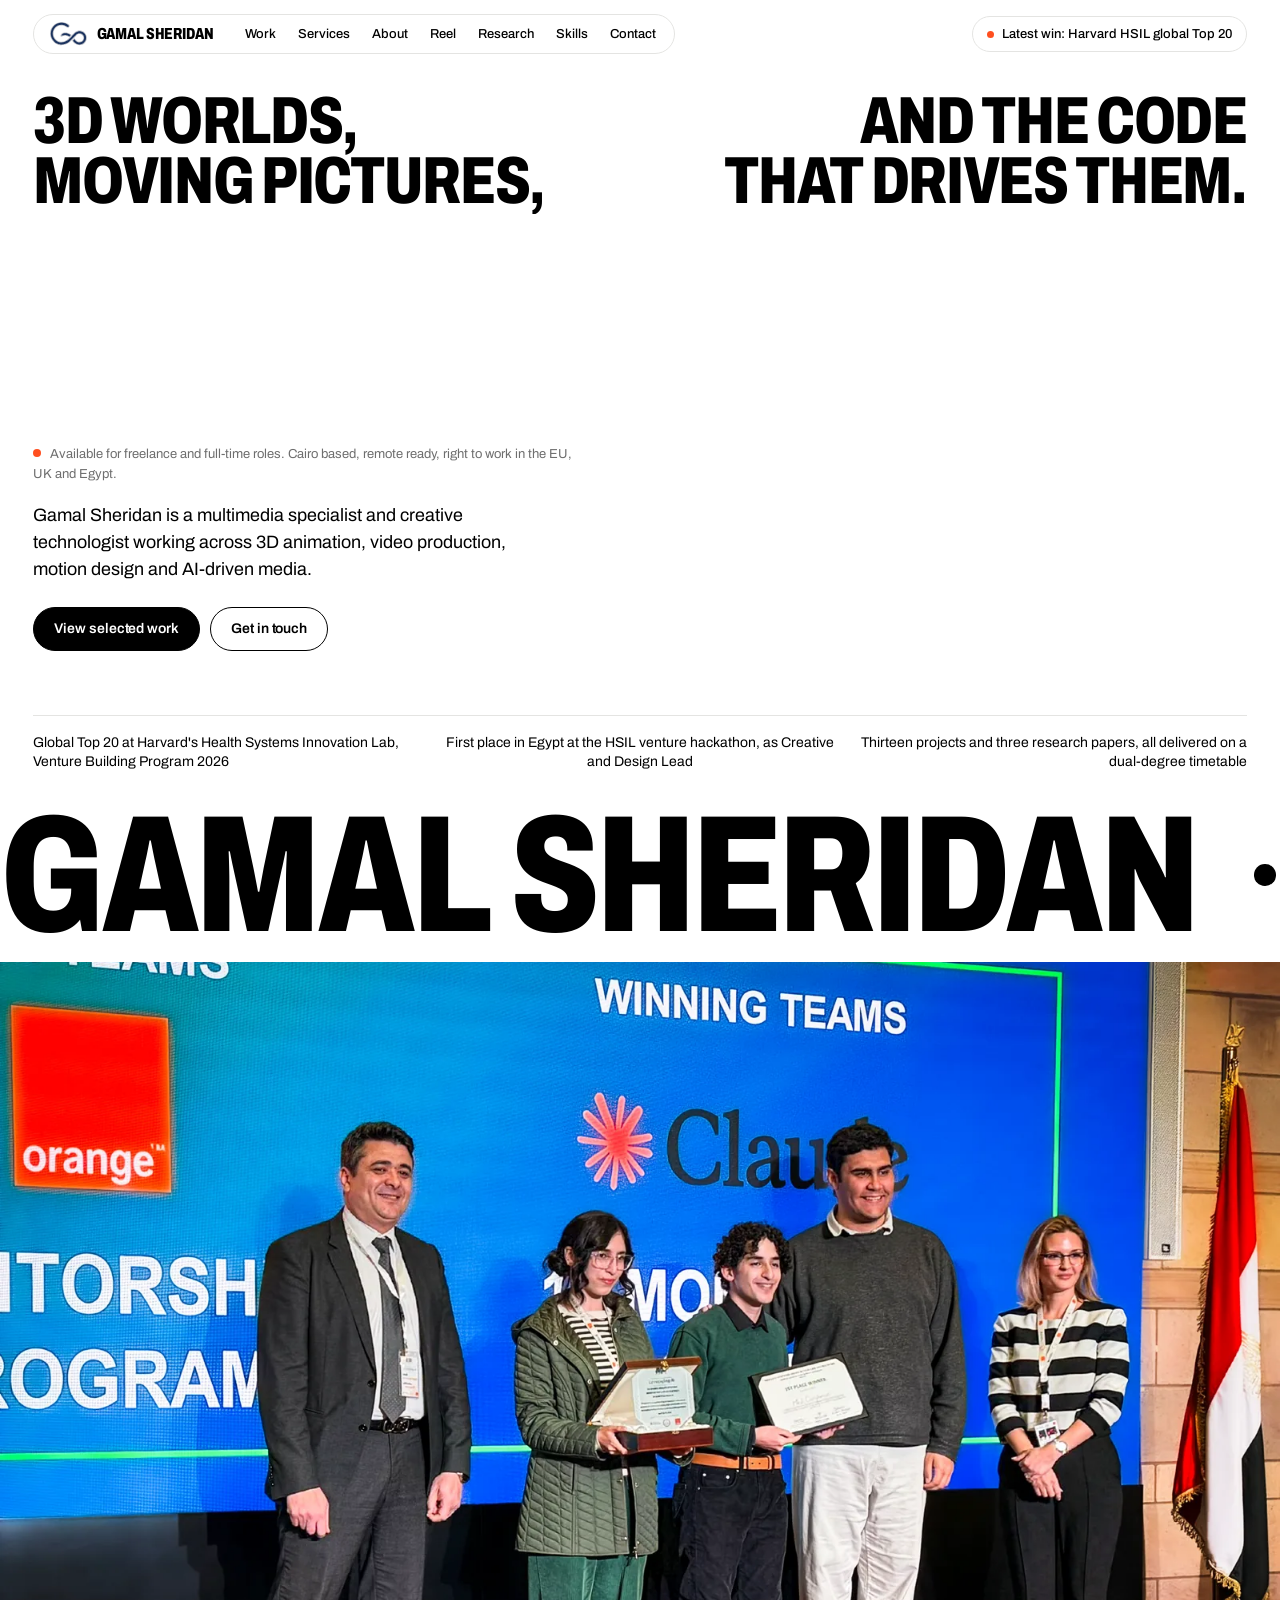
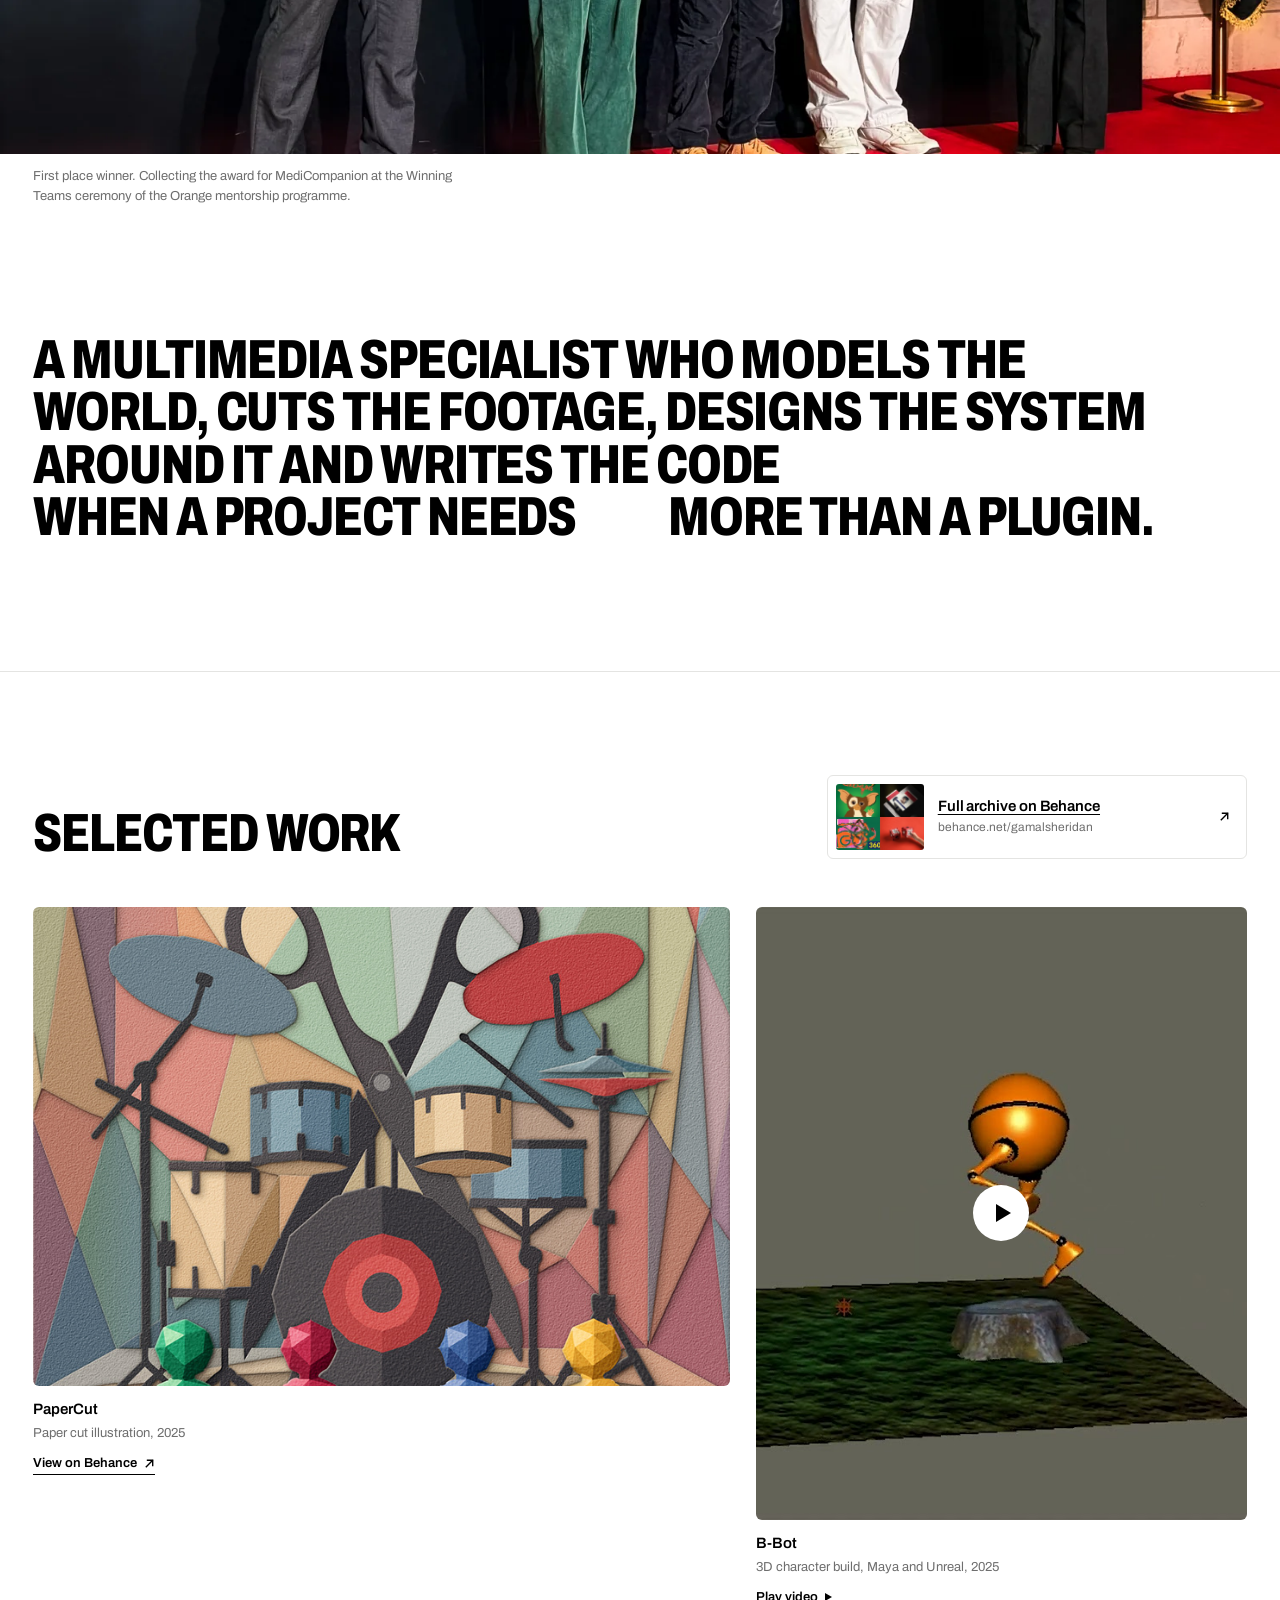
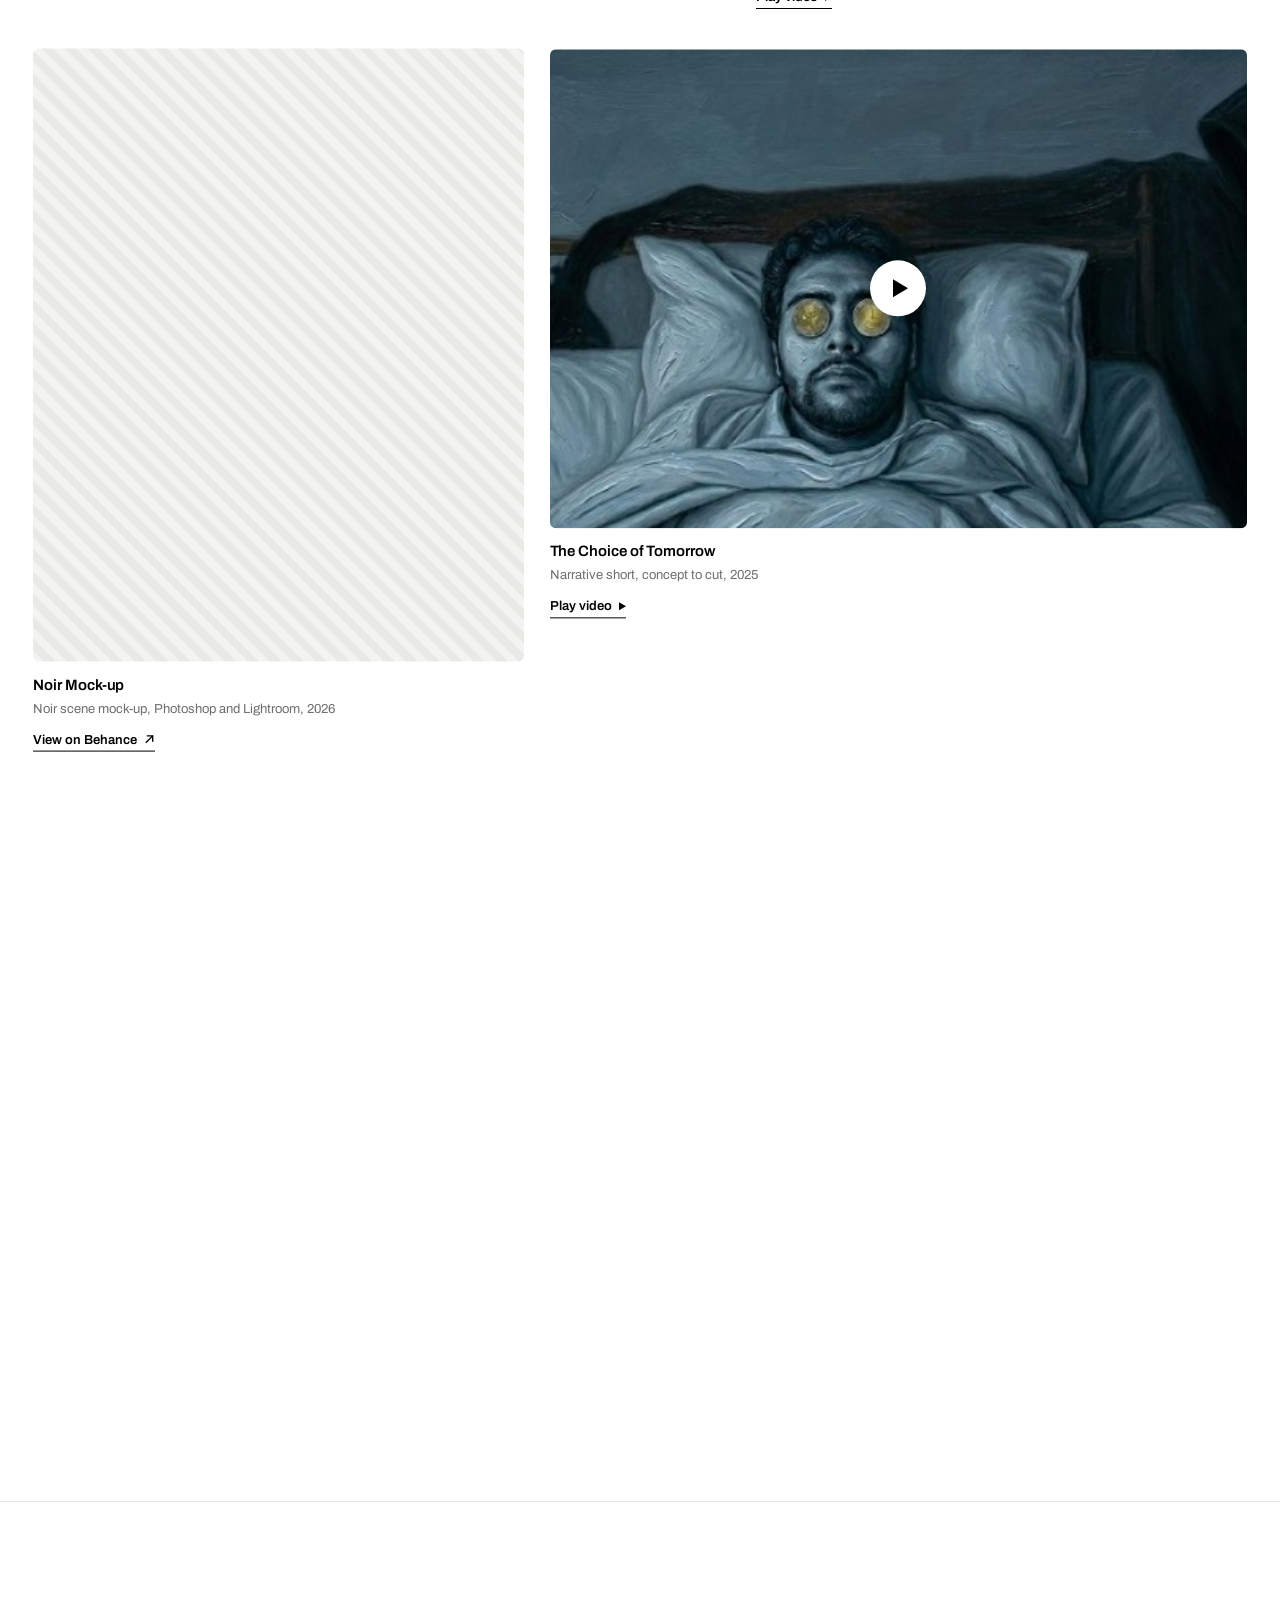
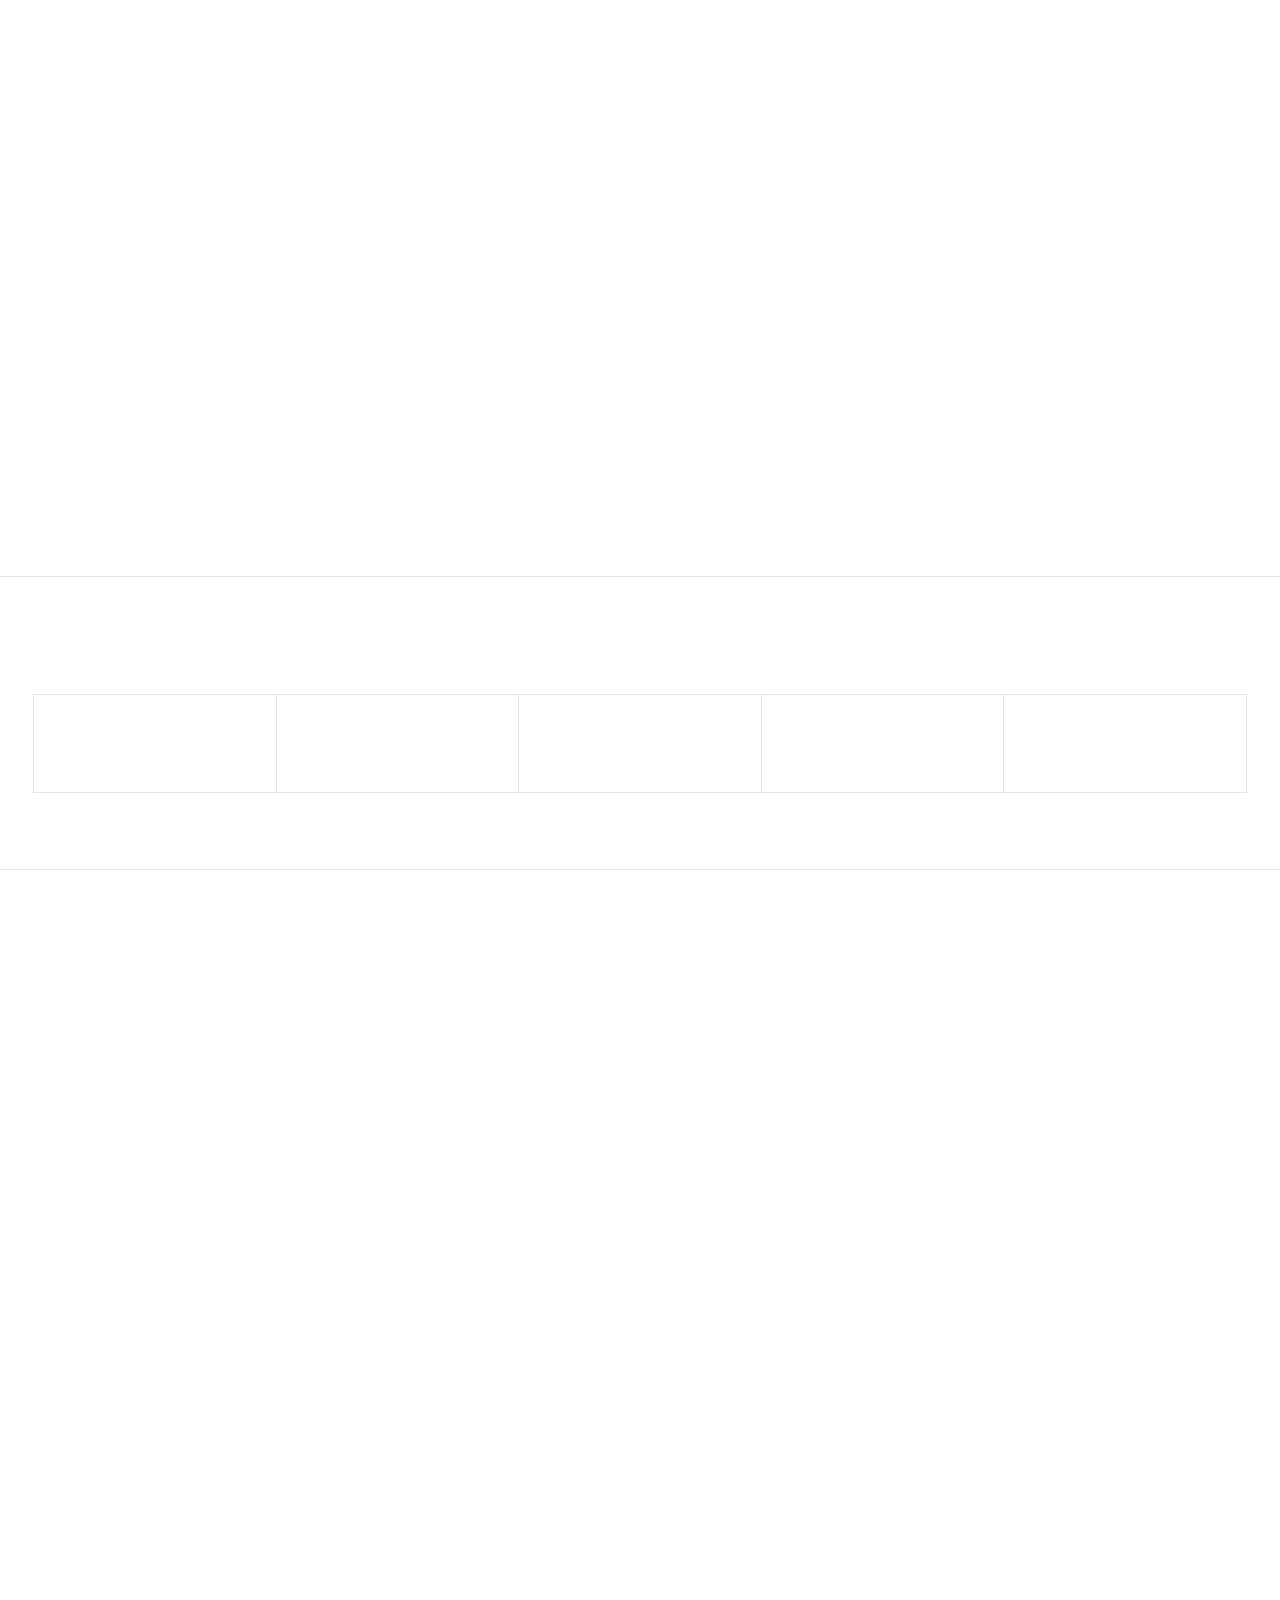
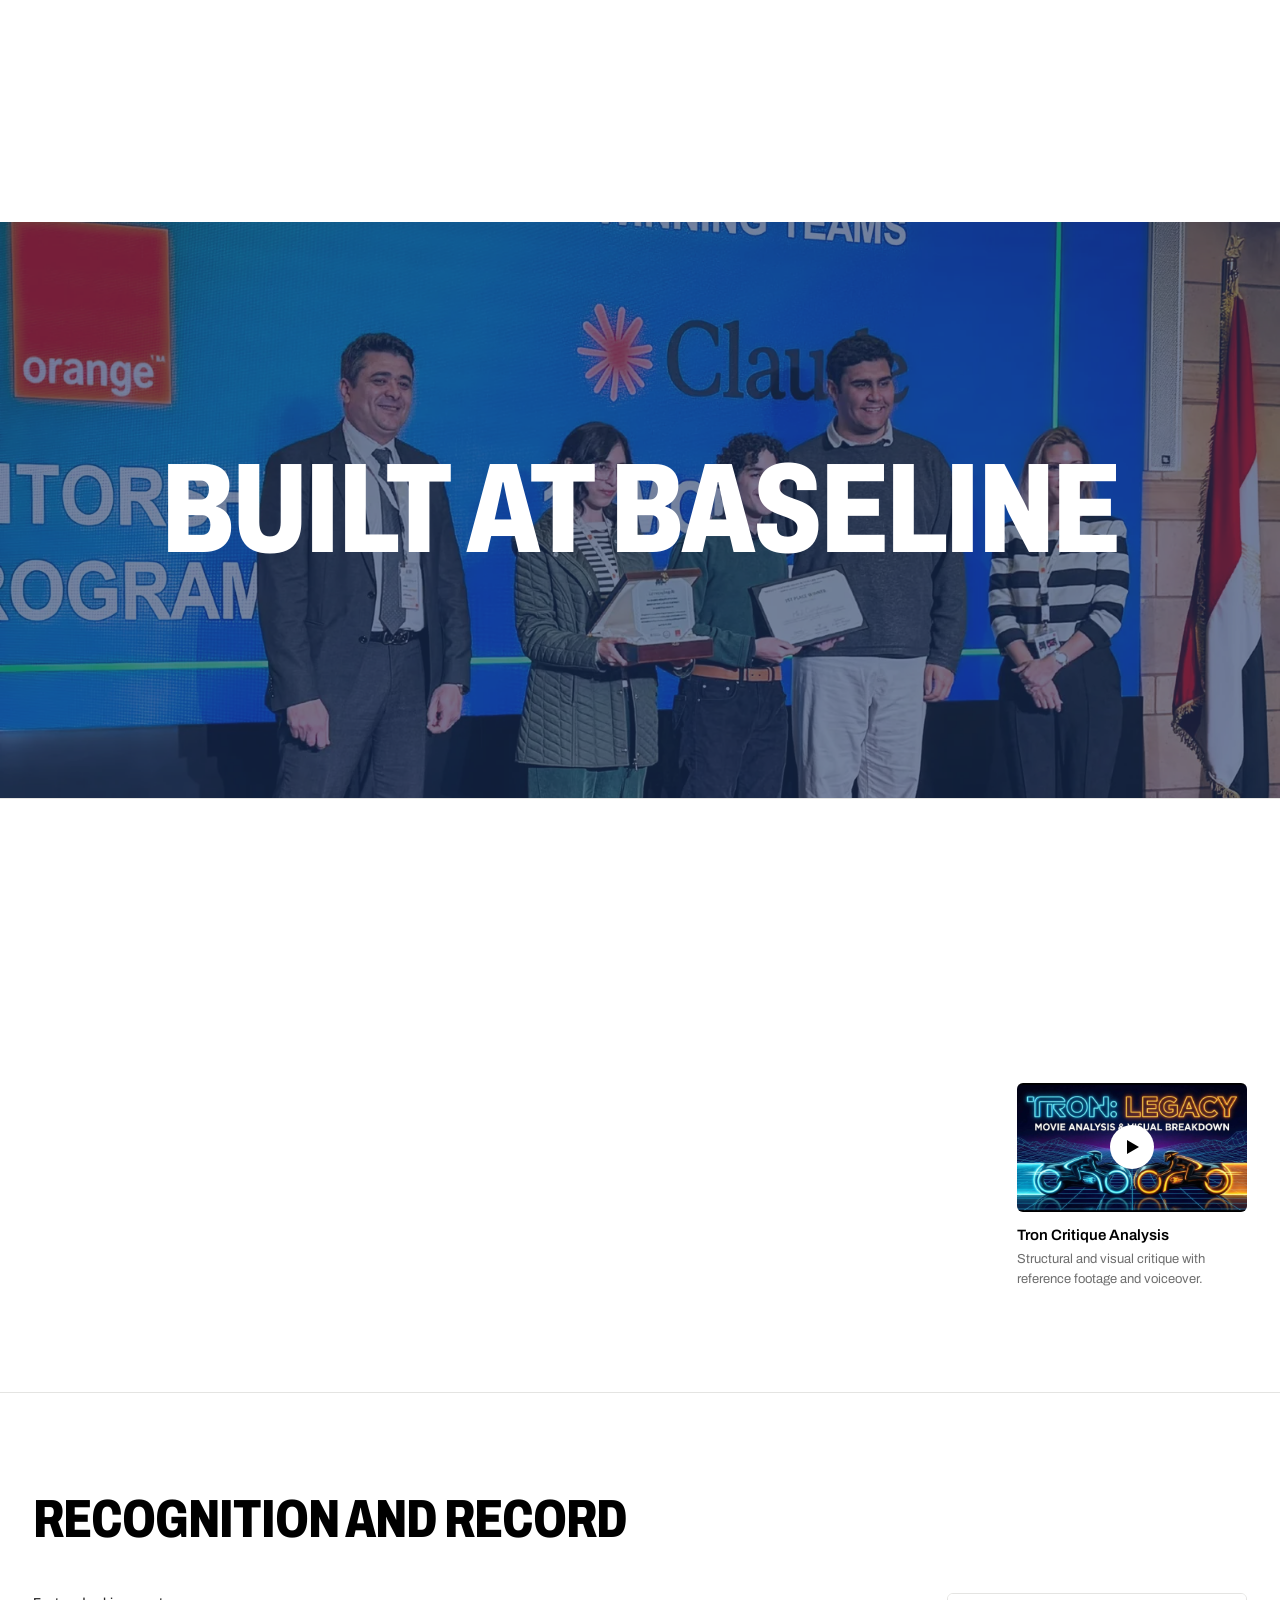
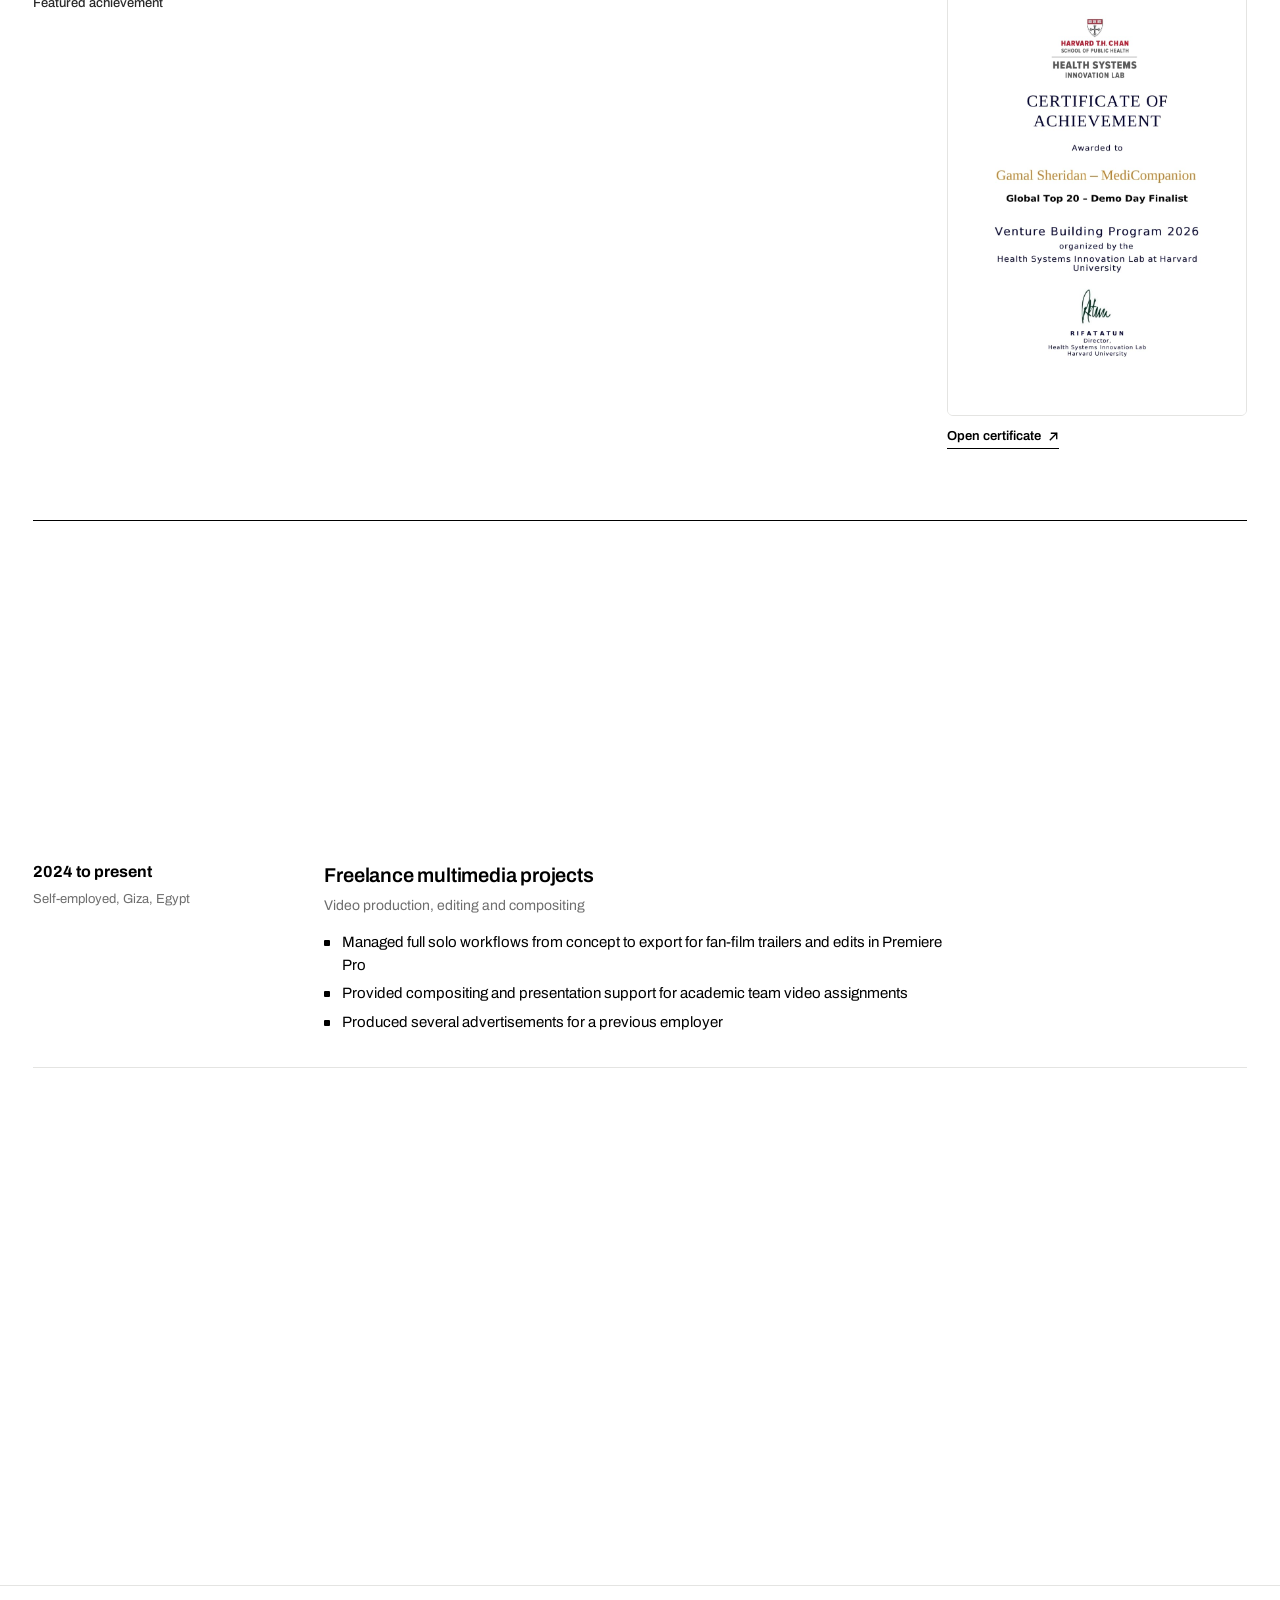
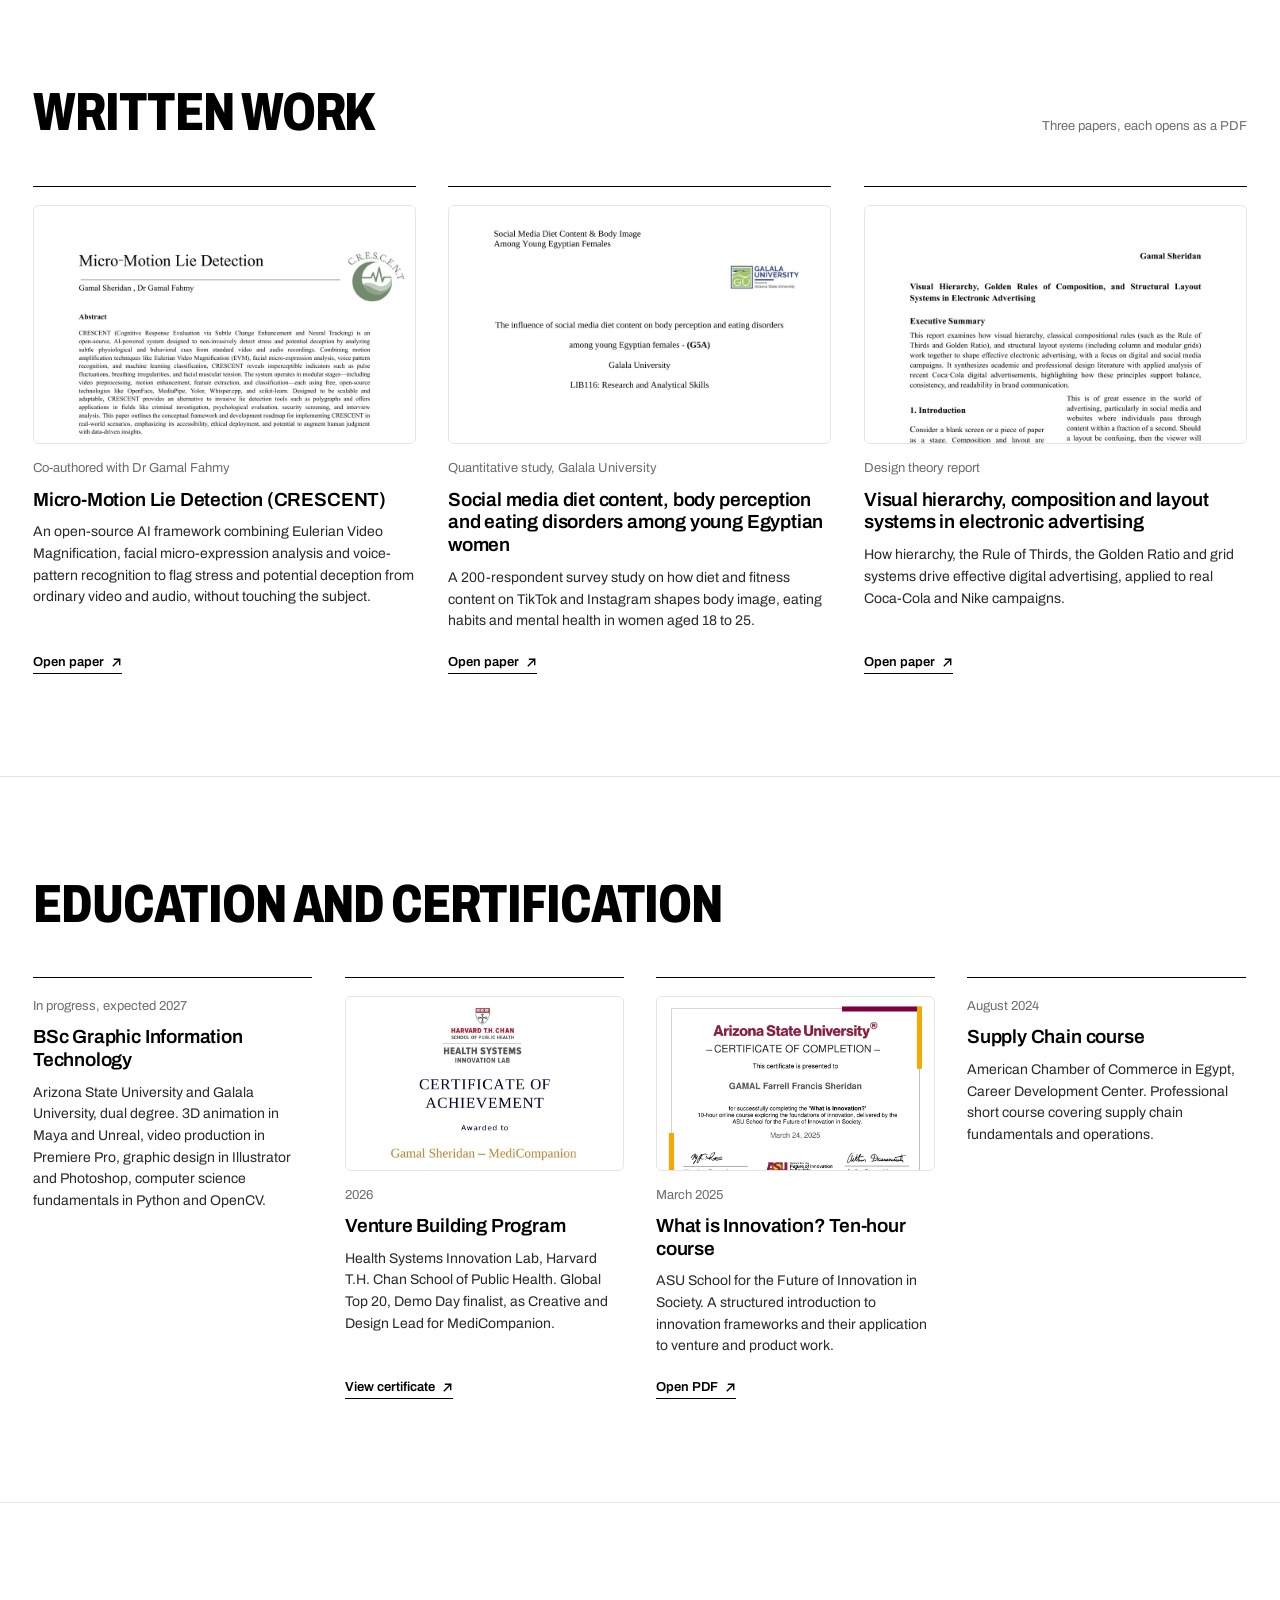
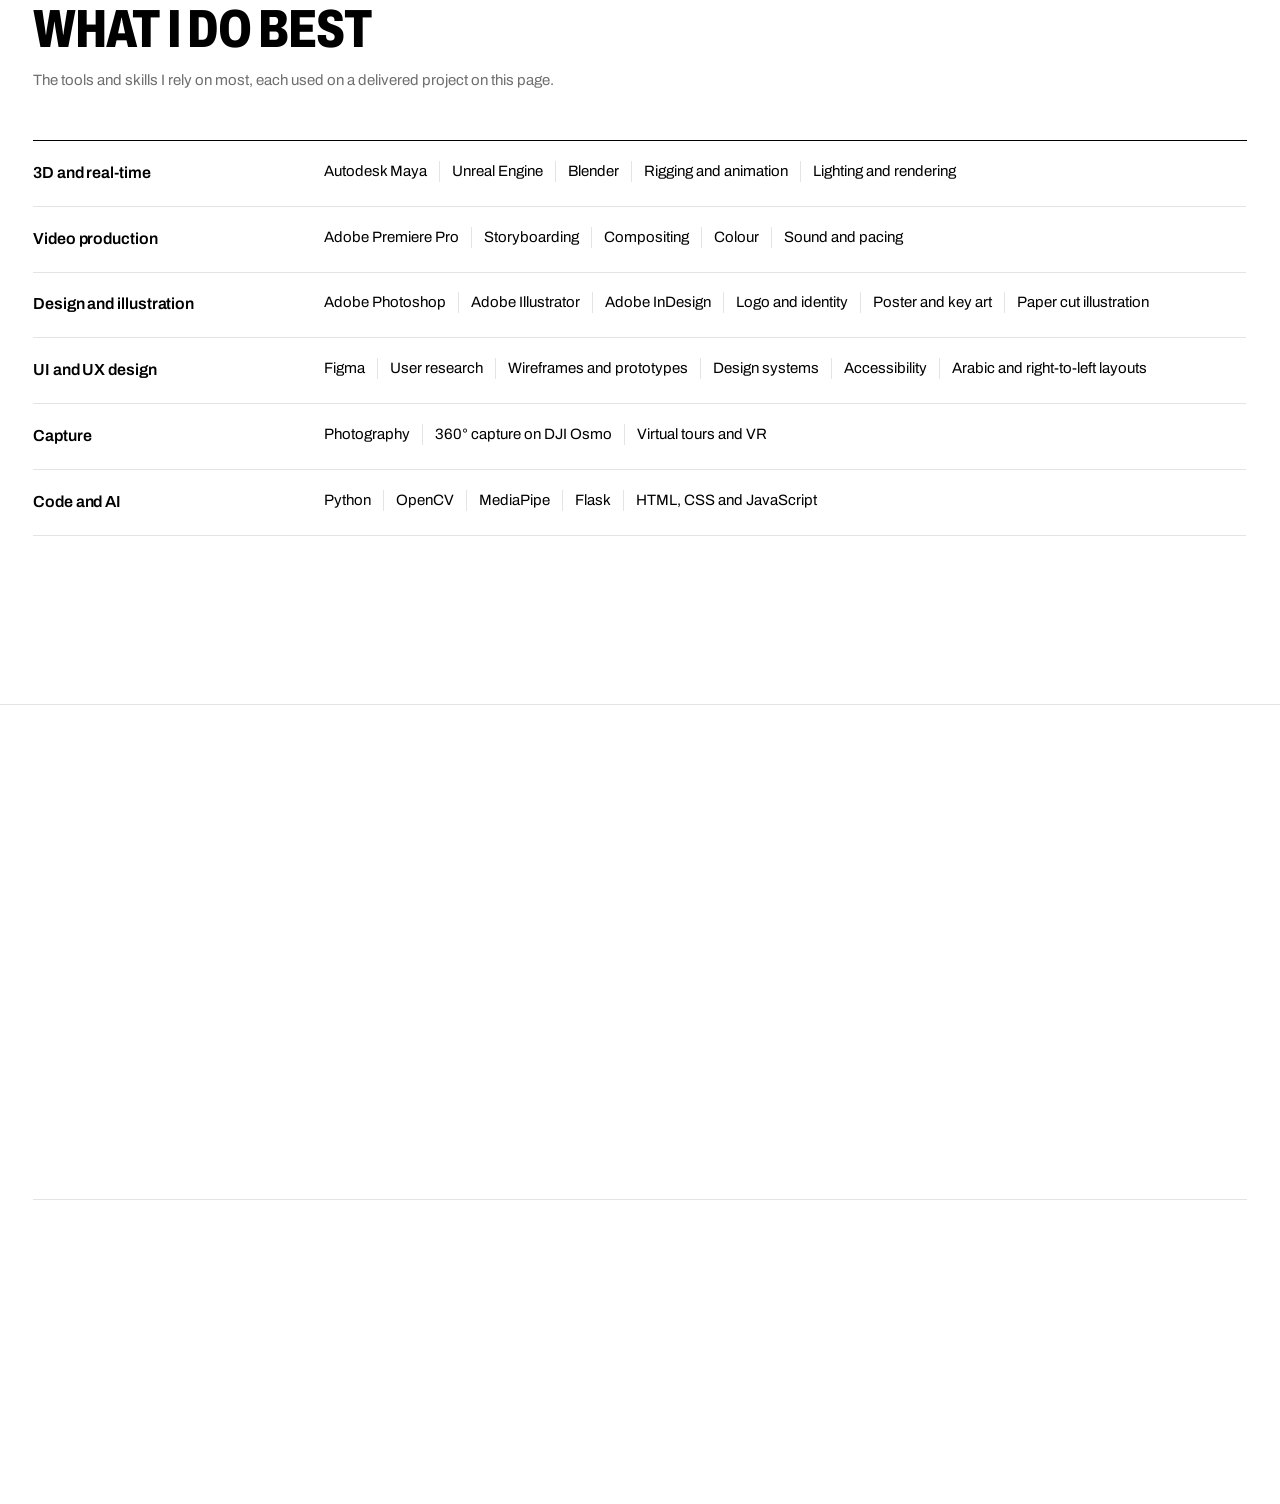
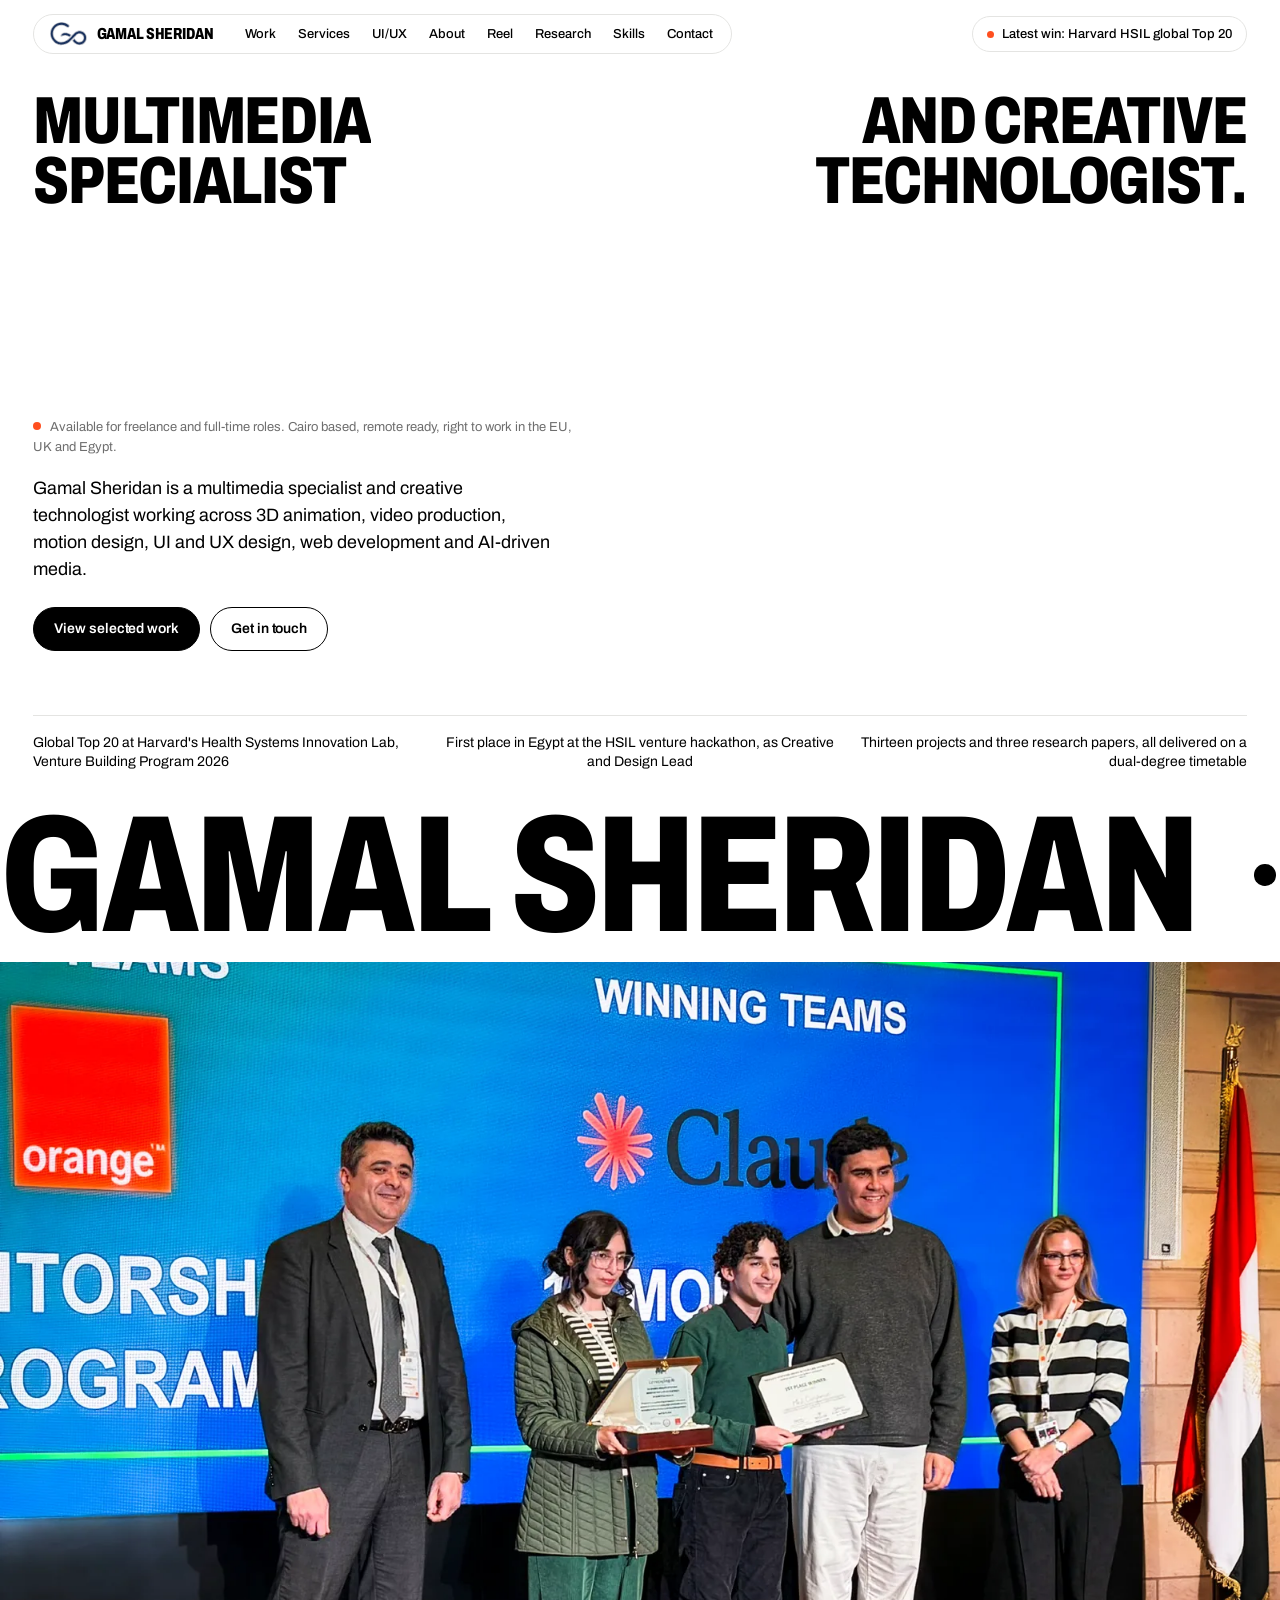
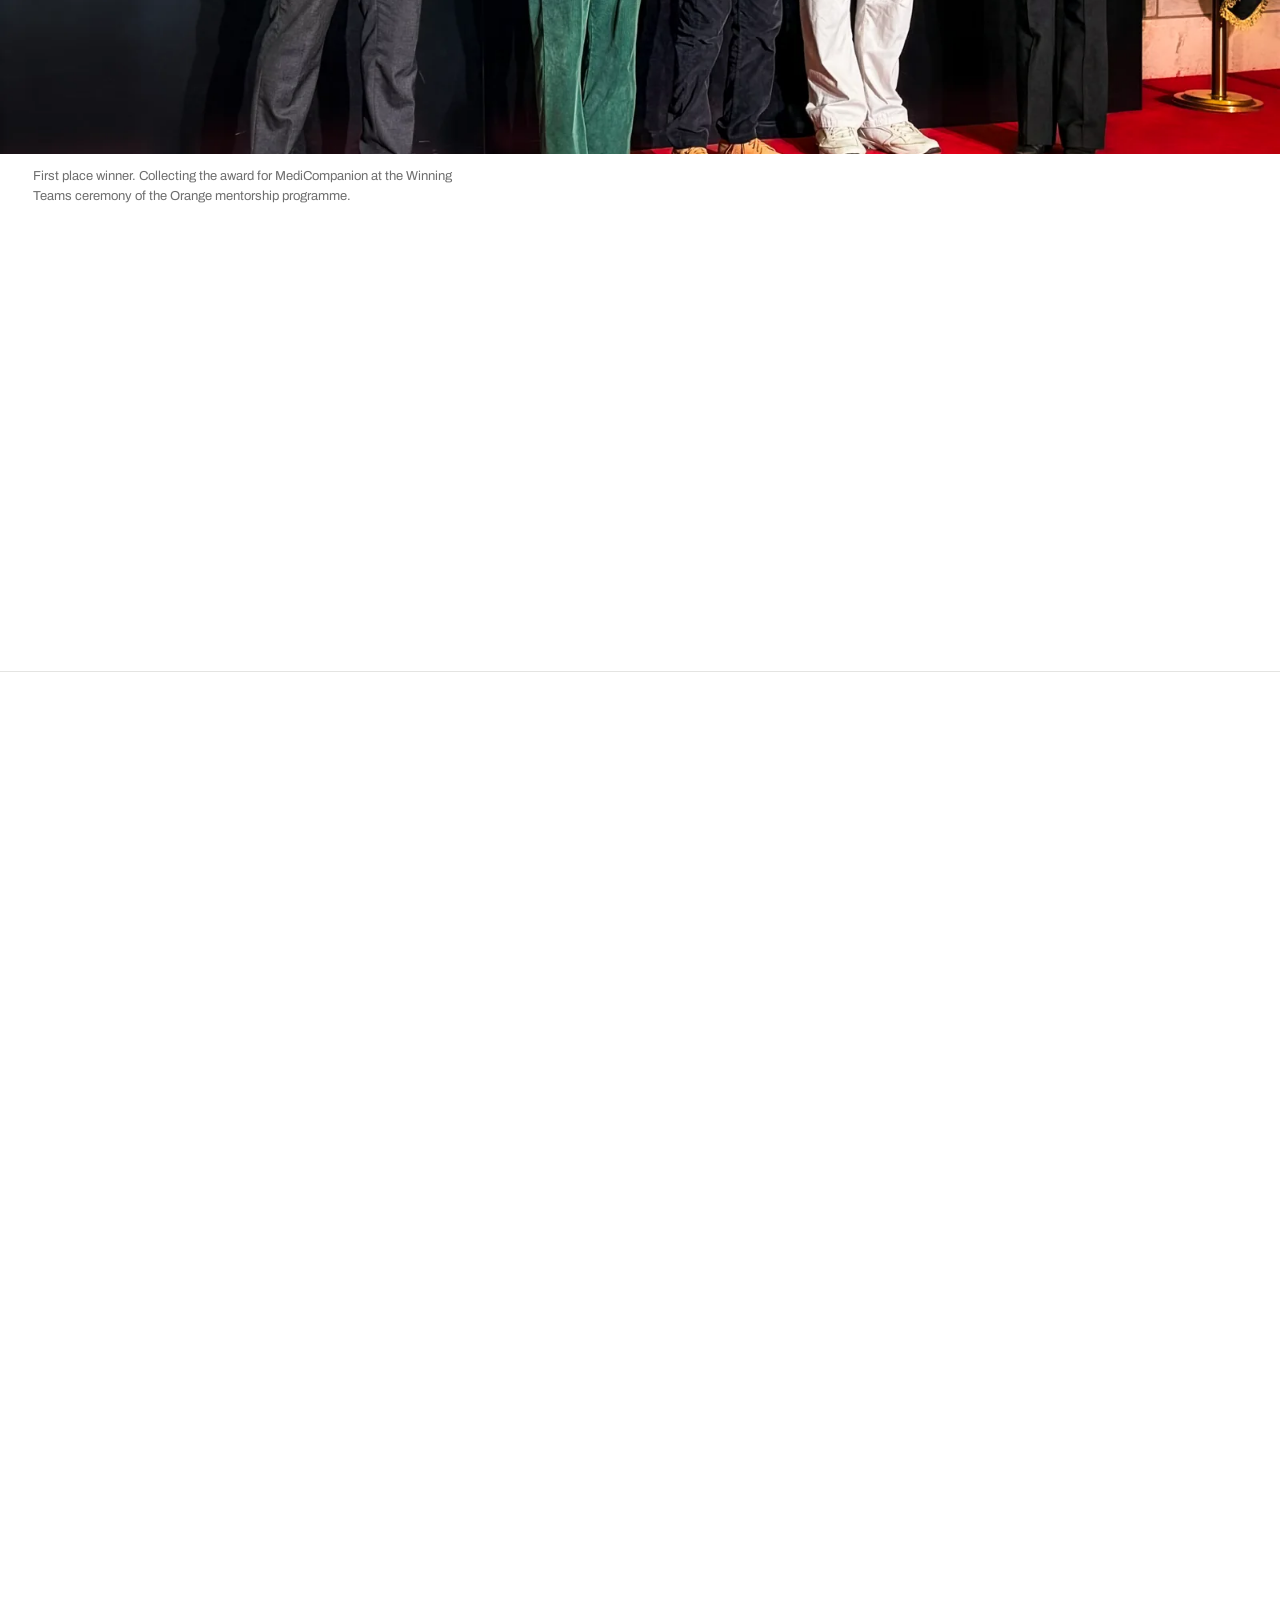
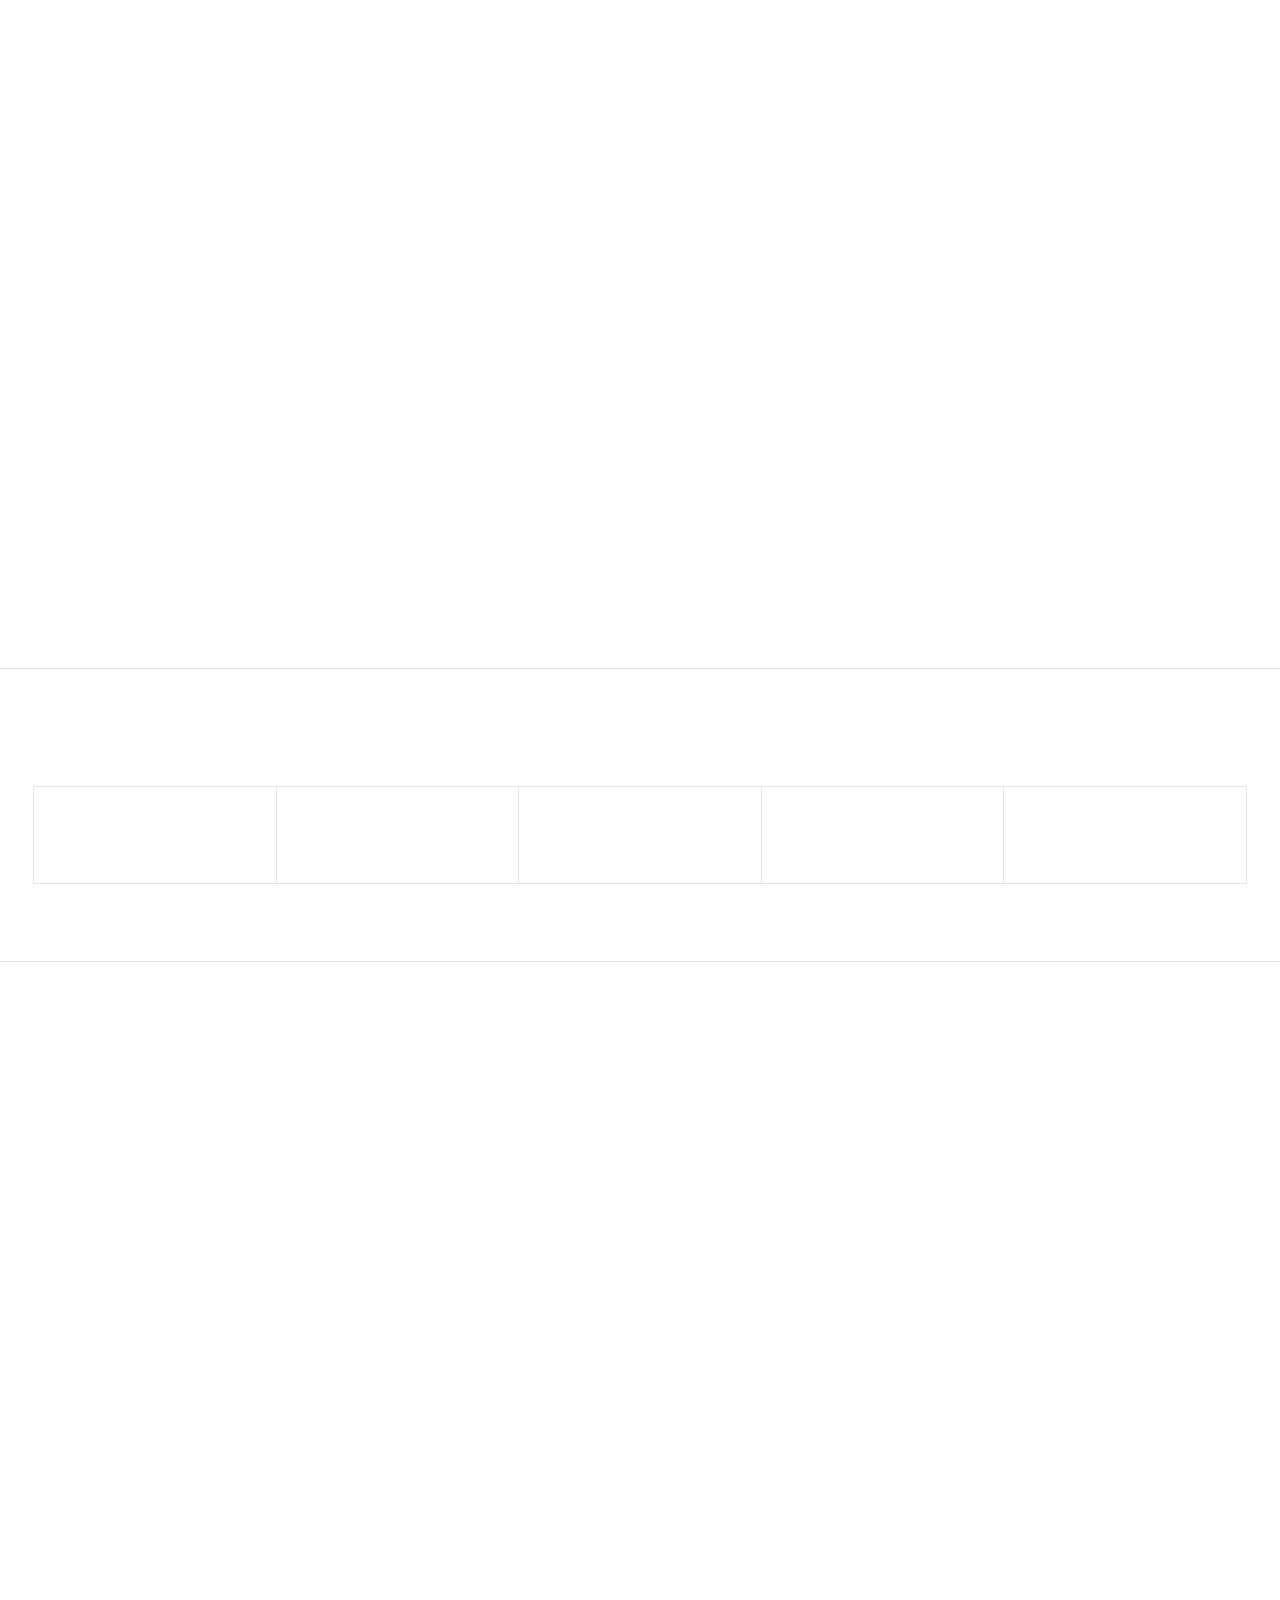
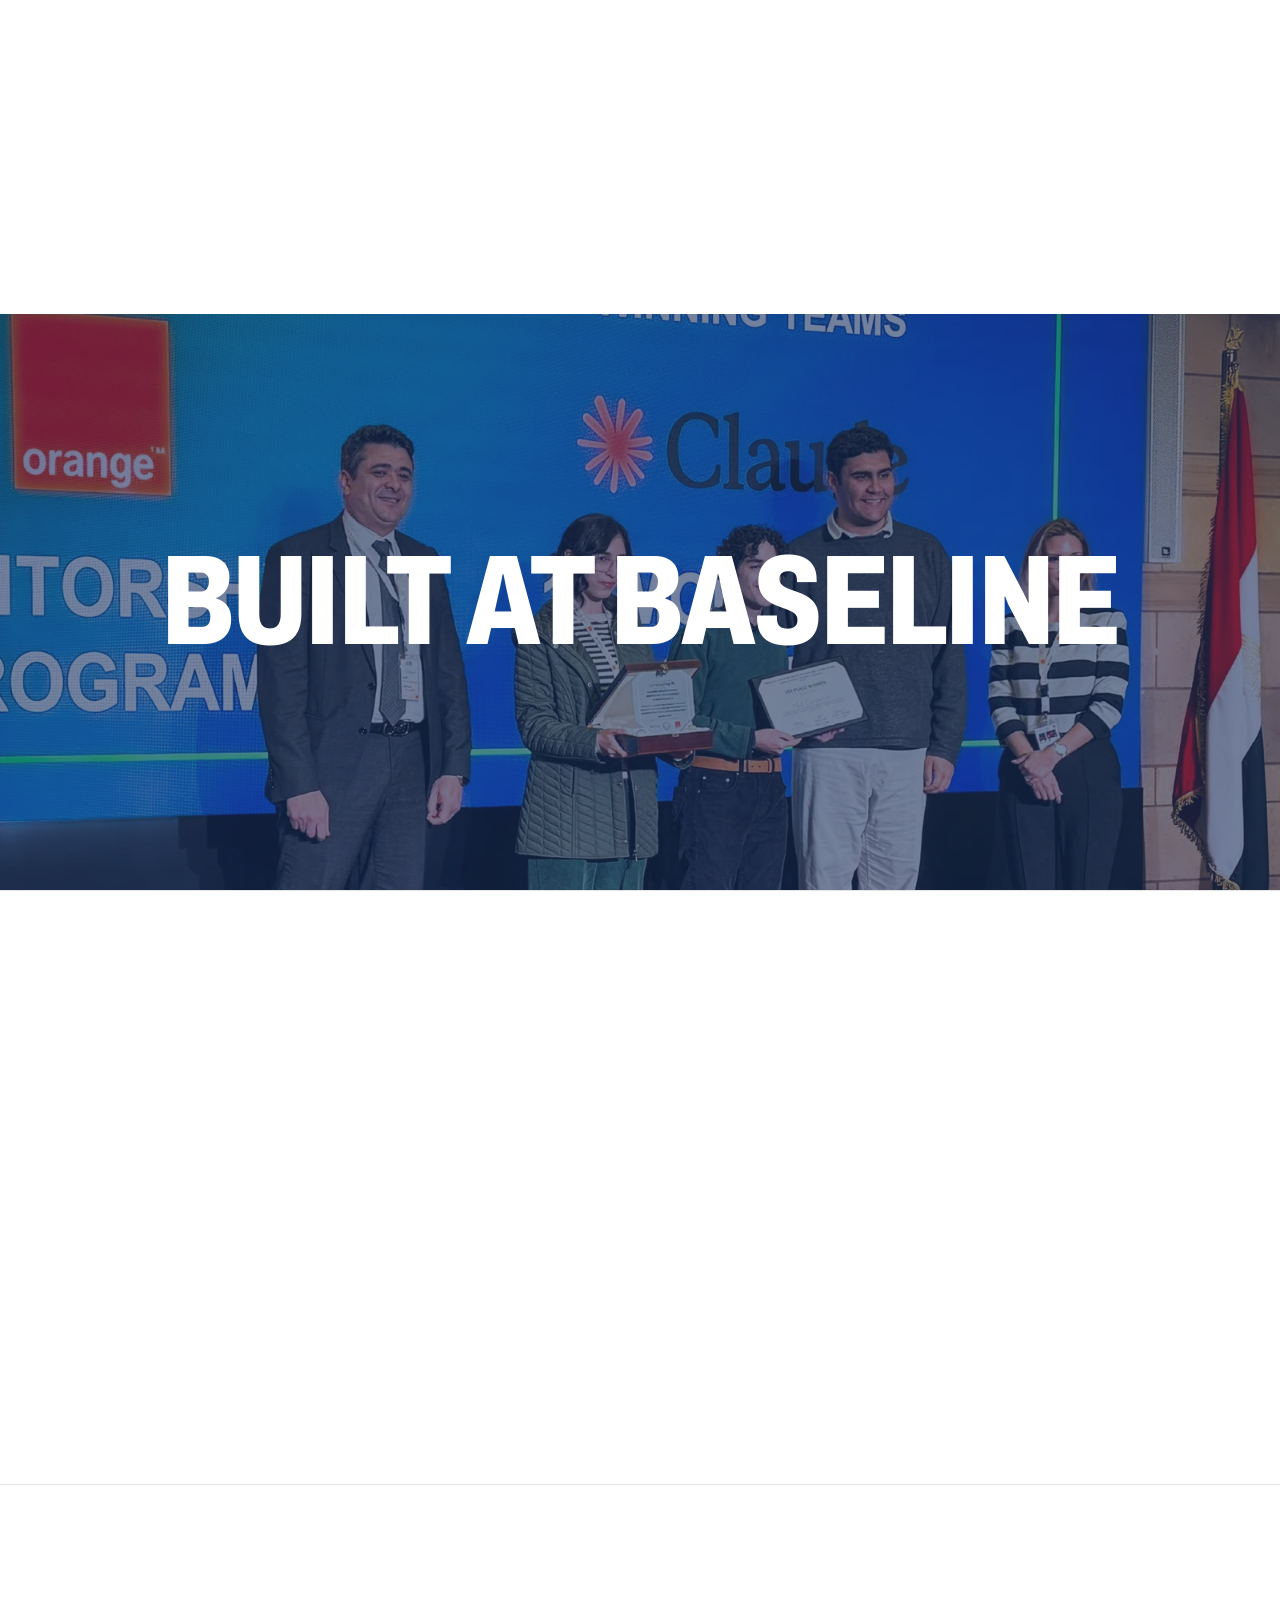
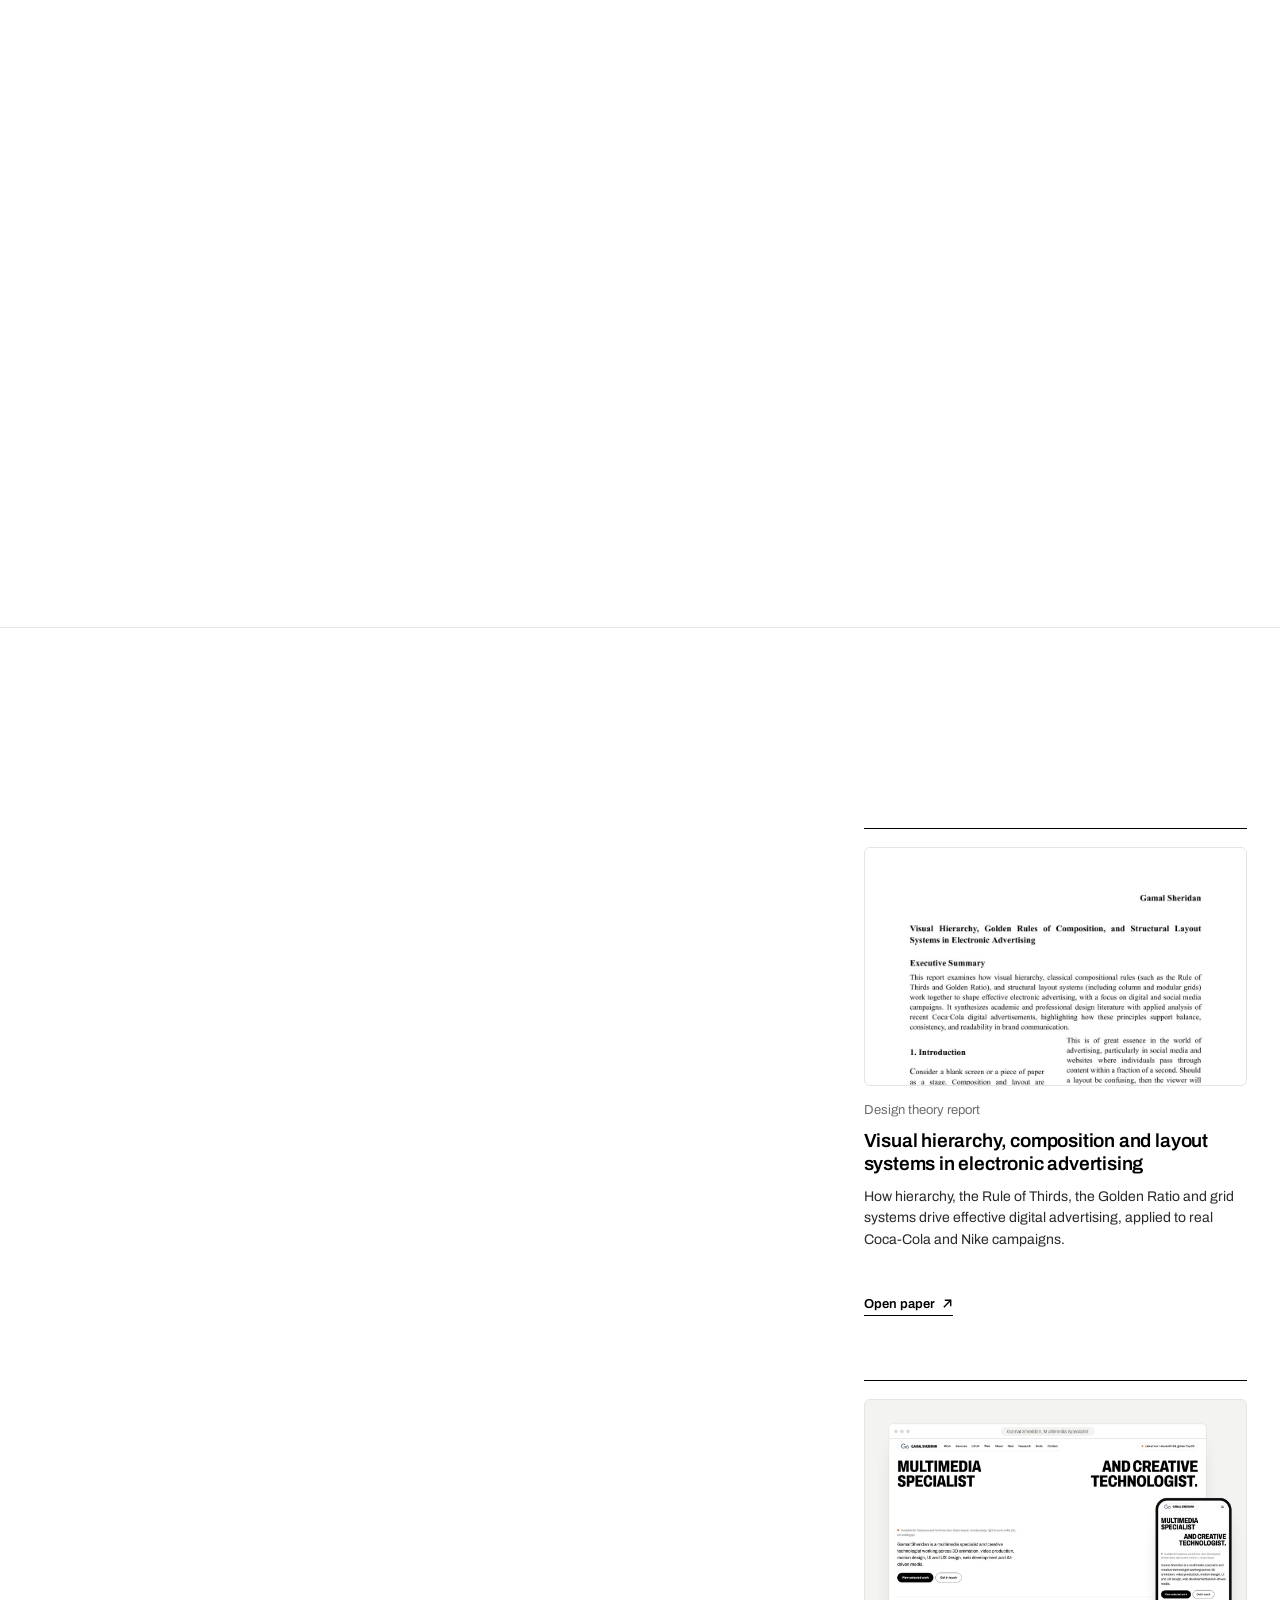
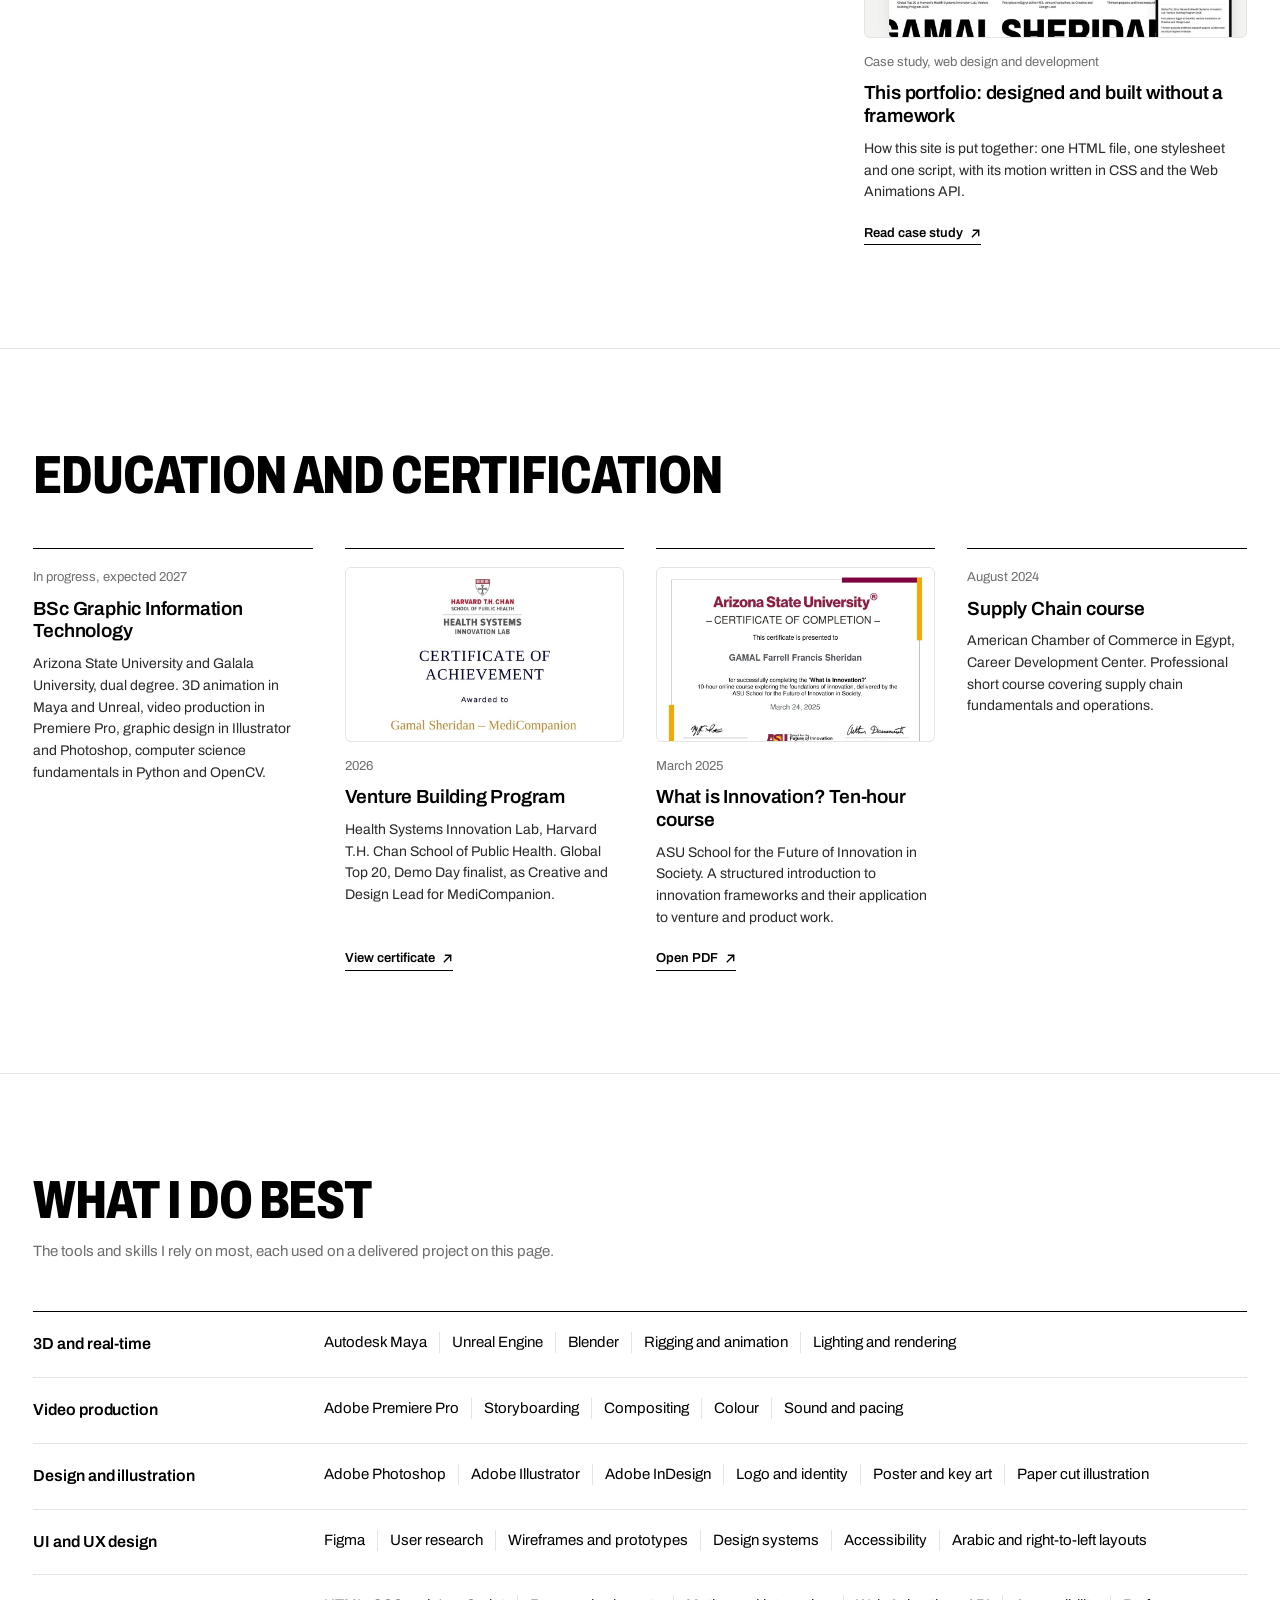
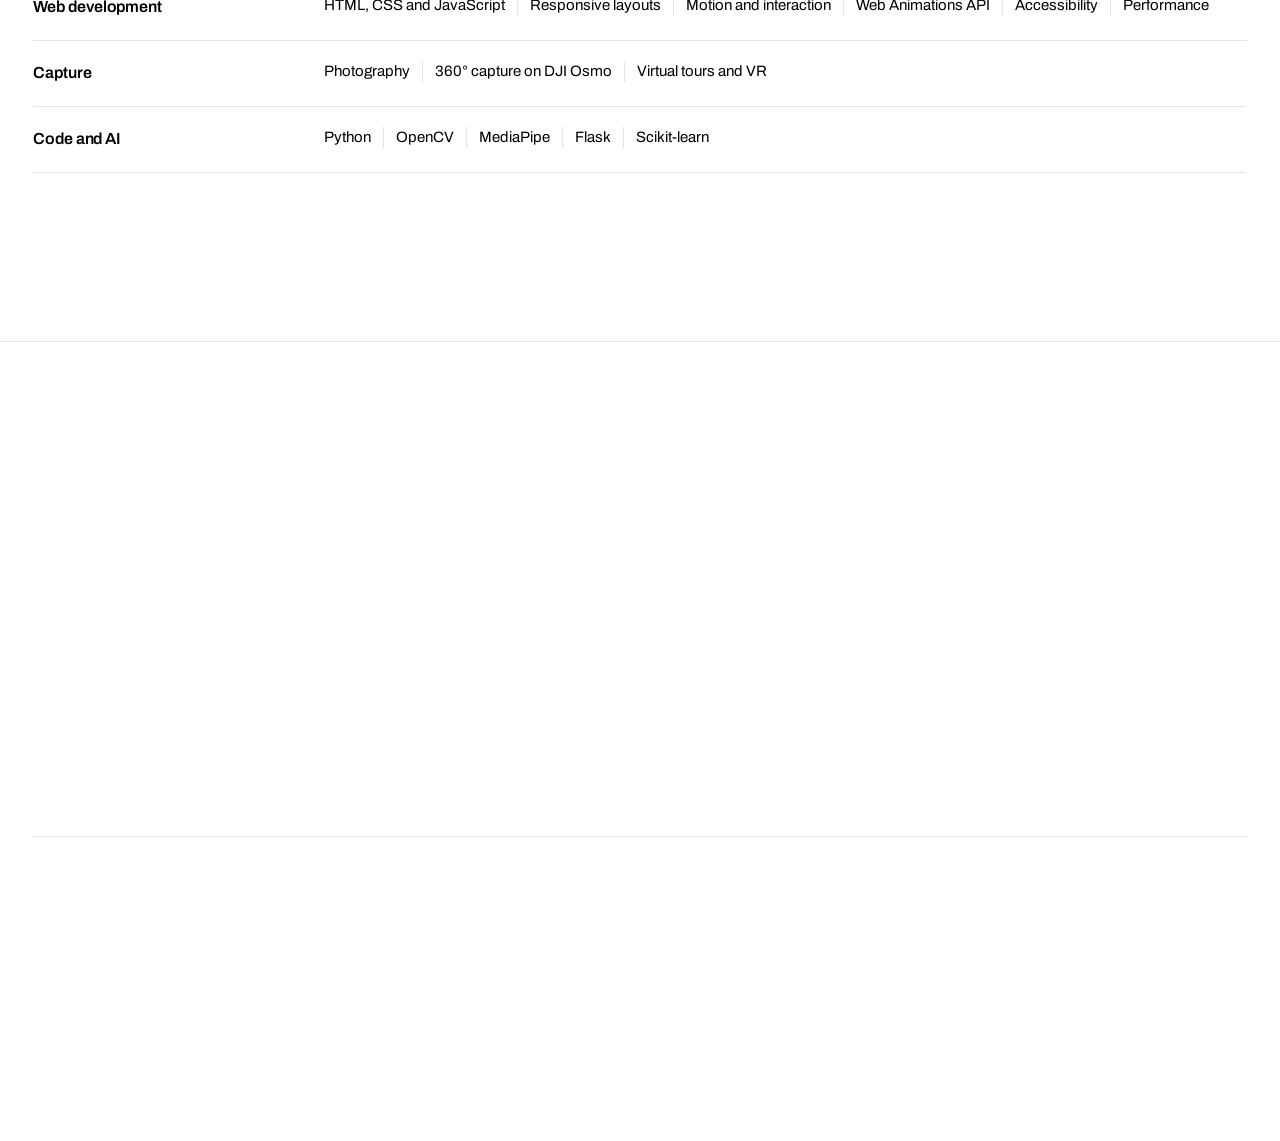
